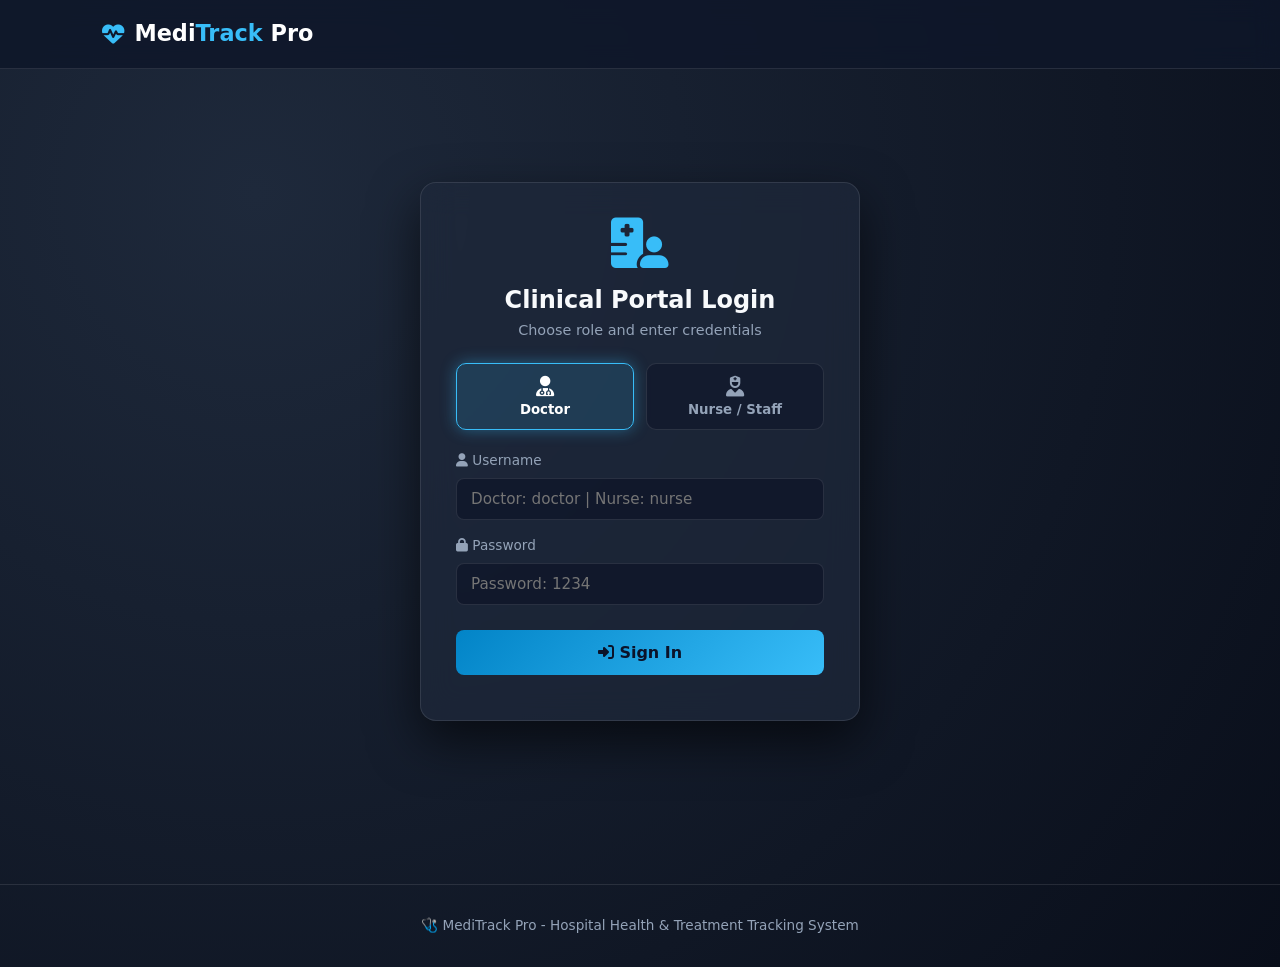
==== index.html @ 15948533 "Create index.html" ====
<!DOCTYPE html>
<html lang="en">
<head>
  <meta charset="UTF-8">
  <meta name="viewport" content="width=device-width, initial-scale=1.0">
  <title>MediTrack Pro - Clinical Health Portal</title>
  <link rel="stylesheet" href="https://cdnjs.cloudflare.com/ajax/libs/font-awesome/6.4.0/css/all.min.css">
  <style>
    :root {
      --bg: #090e1a;
      --card-bg: rgba(30, 41, 59, 0.7);
      --primary: #38bdf8;
      --primary-glow: rgba(56, 189, 248, 0.4);
      --nurse-accent: #ec4899;
      --text: #f8fafc;
      --muted: #94a3b8;
      --border: rgba(255, 255, 255, 0.1);
      --danger: #ef4444;
      --warning: #f59e0b;
      --success: #10b981;
    }

    * {
      box-sizing: border-box;
      margin: 0;
      padding: 0;
      font-family: 'Segoe UI', system-ui, sans-serif;
    }

    body {
      background: radial-gradient(circle at 20% 20%, #1e293b 0%, #090e1a 100%);
      color: var(--text);
      min-height: 100vh;
      line-height: 1.6;
      overflow-x: hidden;
    }

    /* Keyframe Animations */
    @keyframes pulseHeart {
      0% { transform: scale(1); filter: drop-shadow(0 0 2px var(--primary)); }
      50% { transform: scale(1.18); filter: drop-shadow(0 0 10px var(--primary)); }
      100% { transform: scale(1); filter: drop-shadow(0 0 2px var(--primary)); }
    }

    @keyframes slideUp {
      from { opacity: 0; transform: translateY(25px); }
      to { opacity: 1; transform: translateY(0); }
    }

    @keyframes floatCard {
      0%, 100% { transform: translateY(0px); }
      50% { transform: translateY(-6px); }
    }

    /* Header */
    header {
      display: flex;
      justify-content: space-between;
      align-items: center;
      padding: 16px 8%;
      background: rgba(15, 23, 42, 0.85);
      backdrop-filter: blur(12px);
      border-bottom: 1px solid var(--border);
      position: sticky;
      top: 0;
      z-index: 100;
    }

    .logo {
      font-size: 1.4rem;
      font-weight: bold;
      color: #fff;
      display: flex;
      align-items: center;
      gap: 10px;
    }

    .logo i {
      color: var(--primary);
      animation: pulseHeart 1.8s infinite ease-in-out;
    }

    .logo span {
      color: var(--primary);
    }

    .user-badge {
      display: inline-flex;
      align-items: center;
      gap: 8px;
      background: rgba(255, 255, 255, 0.08);
      padding: 6px 14px;
      border-radius: 20px;
      font-size: 0.85rem;
      color: var(--primary);
      border: 1px solid var(--border);
    }

    .btn-logout {
      background: rgba(239, 68, 68, 0.2);
      color: var(--danger);
      border: 1px solid var(--danger);
      padding: 6px 14px;
      border-radius: 6px;
      cursor: pointer;
      margin-left: 15px;
      font-weight: 600;
      transition: 0.3s;
    }

    .btn-logout:hover {
      background: var(--danger);
      color: #fff;
    }

    /* Login Portal */
    .login-wrapper {
      display: flex;
      justify-content: center;
      align-items: center;
      min-height: 85vh;
      padding: 20px;
      animation: slideUp 0.8s ease;
    }

    .login-card {
      background: var(--card-bg);
      backdrop-filter: blur(16px);
      border: 1px solid var(--border);
      padding: 35px;
      border-radius: 16px;
      width: 100%;
      max-width: 440px;
      box-shadow: 0 20px 50px rgba(0, 0, 0, 0.6);
      text-align: center;
    }

    .login-card .main-icon {
      font-size: 3.2rem;
      color: var(--primary);
      animation: pulseHeart 2s infinite ease-in-out;
      margin-bottom: 12px;
    }

    .role-selector {
      display: flex;
      gap: 12px;
      margin: 20px 0;
    }

    .role-btn {
      flex: 1;
      padding: 12px;
      border-radius: 10px;
      border: 1px solid var(--border);
      background: rgba(15, 23, 42, 0.6);
      color: var(--muted);
      cursor: pointer;
      font-weight: 600;
      display: flex;
      flex-direction: column;
      align-items: center;
      gap: 6px;
      transition: all 0.3s cubic-bezier(0.4, 0, 0.2, 1);
    }

    .role-btn i {
      font-size: 1.3rem;
    }

    .role-btn.active {
      border-color: var(--primary);
      background: rgba(56, 189, 248, 0.15);
      color: #fff;
      box-shadow: 0 0 15px var(--primary-glow);
    }

    .role-btn.nurse-btn.active {
      border-color: var(--nurse-accent);
      background: rgba(236, 72, 153, 0.15);
      box-shadow: 0 0 15px rgba(236, 72, 153, 0.4);
    }

    .form-group {
      margin-bottom: 15px;
      text-align: left;
    }

    label {
      display: block;
      font-size: 0.85rem;
      color: var(--muted);
      margin-bottom: 6px;
    }

    input, select, textarea {
      width: 100%;
      padding: 11px 14px;
      background: rgba(15, 23, 42, 0.8);
      border: 1px solid var(--border);
      color: #fff;
      border-radius: 8px;
      font-size: 0.95rem;
      transition: 0.3s;
    }

    input:focus, select:focus, textarea:focus {
      outline: none;
      border-color: var(--primary);
      box-shadow: 0 0 12px var(--primary-glow);
    }

    .btn-submit {
      width: 100%;
      padding: 13px;
      background: linear-gradient(135deg, #0284c7, #38bdf8);
      color: #0b1329;
      border: none;
      border-radius: 8px;
      font-weight: bold;
      font-size: 1rem;
      cursor: pointer;
      margin-top: 10px;
      transition: 0.3s;
    }

    .btn-submit:hover {
      transform: translateY(-2px);
      box-shadow: 0 8px 20px var(--primary-glow);
    }

    /* Dashboard & Cards */
    .container {
      max-width: 1150px;
      margin: 0 auto;
      padding: 25px 20px;
      animation: slideUp 0.6s ease;
    }

    .hero {
      text-align: center;
      padding: 30px 10px;
    }

    .hero h1 {
      font-size: 2.2rem;
    }

    .hero h1 span {
      background: linear-gradient(135deg, #38bdf8, #818cf8);
      -webkit-background-clip: text;
      -webkit-text-fill-color: transparent;
    }

    .stats-container {
      display: grid;
      grid-template-columns: repeat(auto-fit, minmax(200px, 1fr));
      gap: 15px;
      margin: 25px 0 35px;
    }

    .stat-card {
      background: var(--card-bg);
      backdrop-filter: blur(10px);
      border: 1px solid var(--border);
      border-left: 4px solid var(--primary);
      padding: 20px;
      border-radius: 12px;
      display: flex;
      align-items: center;
      gap: 15px;
      transition: transform 0.3s ease;
    }

    .stat-card:hover {
      transform: translateY(-5px);
    }

    .stat-card.yellow { border-left-color: var(--warning); }
    .stat-card.red { border-left-color: var(--danger); }
    .stat-card.green { border-left-color: var(--success); }

    .stat-icon {
      font-size: 2rem;
      color: var(--primary);
    }

    .stat-card.yellow .stat-icon { color: var(--warning); }
    .stat-card.red .stat-icon { color: var(--danger); }
    .stat-card.green .stat-icon { color: var(--success); }

    .grid-layout {
      display: grid;
      grid-template-columns: 380px 1fr;
      gap: 25px;
    }

    @media (max-width: 850px) {
      .grid-layout {
        grid-template-columns: 1fr;
      }
    }

    .card {
      background: var(--card-bg);
      backdrop-filter: blur(12px);
      border: 1px solid var(--border);
      border-radius: 14px;
      padding: 25px;
      box-shadow: 0 10px 30px rgba(0, 0, 0, 0.3);
    }

    .card h2 {
      font-size: 1.25rem;
      color: var(--primary);
      margin-bottom: 20px;
      display: flex;
      align-items: center;
      gap: 10px;
    }

    .patient-grid {
      display: flex;
      flex-direction: column;
      gap: 14px;
      max-height: 580px;
      overflow-y: auto;
      padding-right: 5px;
    }

    .patient-card {
      background: rgba(15, 23, 42, 0.8);
      border: 1px solid var(--border);
      border-left: 4px solid var(--primary);
      padding: 18px;
      border-radius: 10px;
      position: relative;
      animation: floatCard 4s ease-in-out infinite alternate;
      transition: 0.3s;
    }

    .patient-card:hover {
      border-color: rgba(255, 255, 255, 0.3);
      box-shadow: 0 6px 20px rgba(0,0,0,0.4);
    }

    .patient-card.status-critical { border-left-color: var(--danger); }
    .patient-card.status-recovered { border-left-color: var(--success); }
    .patient-card.status-ongoing { border-left-color: var(--warning); }

    .badge {
      font-size: 0.75rem;
      padding: 4px 10px;
      border-radius: 12px;
      font-weight: bold;
    }

    .badge.ongoing { background: rgba(245, 158, 11, 0.2); color: var(--warning); border: 1px solid var(--warning); }
    .badge.critical { background: rgba(239, 68, 68, 0.2); color: var(--danger); border: 1px solid var(--danger); }
    .badge.recovered { background: rgba(16, 185, 129, 0.2); color: var(--success); border: 1px solid var(--success); }

    .btn-remove {
      position: absolute;
      top: 15px;
      right: 15px;
      background: none;
      border: none;
      color: var(--danger);
      font-size: 1.1rem;
      cursor: pointer;
      transition: transform 0.2s;
    }

    .btn-remove:hover {
      transform: scale(1.2);
    }

    footer {
      text-align: center;
      padding: 30px;
      border-top: 1px solid var(--border);
      color: var(--muted);
      font-size: 0.85rem;
      margin-top: 50px;
    }
  </style>
</head>
<body>

  <!-- Top Header -->
  <header>
    <div class="logo">
      <i class="fa-solid fa-heart-pulse"></i>
      <div>Medi<span>Track</span> Pro</div>
    </div>
    <div id="navRight" style="display: none; align-items: center;">
      <div class="user-badge" id="currentUserBadge">
        <i class="fa-solid fa-user-shield"></i> <span id="currentRole">Doctor</span>
      </div>
      <button class="btn-logout" onclick="logout()"><i class="fa-solid fa-arrow-right-from-bracket"></i> Logout</button>
    </div>
  </header>

  <!-- Login Section -->
  <section id="loginSection" class="login-wrapper">
    <div class="login-card">
      <i class="fa-solid fa-hospital-user main-icon"></i>
      <h2>Clinical Portal Login</h2>
      <p style="color: var(--muted); font-size: 0.9rem;">Choose role and enter credentials</p>

      <!-- Role Selector -->
      <div class="role-selector">
        <button type="button" class="role-btn active" id="btnRoleDoctor" onclick="selectRole('Doctor')">
          <i class="fa-solid fa-user-doctor"></i> Doctor
        </button>
        <button type="button" class="role-btn nurse-btn" id="btnRoleNurse" onclick="selectRole('Nurse')">
          <i class="fa-solid fa-user-nurse"></i> Nurse / Staff
        </button>
      </div>

      <form onsubmit="handleLogin(event)">
        <div class="form-group">
          <label><i class="fa-solid fa-user"></i> Username</label>
          <input type="text" id="loginUser" required placeholder="Doctor: doctor | Nurse: nurse">
        </div>

        <div class="form-group">
          <label><i class="fa-solid fa-lock"></i> Password</label>
          <input type="password" id="loginPass" required placeholder="Password: 1234">
        </div>

        <button type="submit" class="btn-submit"><i class="fa-solid fa-right-to-bracket"></i> Sign In</button>
        <p id="loginError" style="color:var(--danger); font-size:0.85rem; margin-top:10px;"></p>
      </form>
    </div>
  </section>

  <!-- Main Tracking App -->
  <main id="mainApp" style="display: none;">
    <div class="container">
      <div class="hero">
        <h1>Patient Health &<br><span>Treatment Tracking Portal</span></h1>
        <p style="color: var(--muted); margin-top: 8px;">Real-time clinical observation, active prescriptions & follow-up scheduler</p>
      </div>

      <!-- Live Counters -->
      <div class="stats-container">
        <div class="stat-card">
          <i class="fa-solid fa-hospital-user stat-icon"></i>
          <div><h3 id="statTotal">0</h3><p style="color:var(--muted); font-size:0.85rem;">Total Records</p></div>
        </div>
        <div class="stat-card yellow">
          <i class="fa-solid fa-clock-rotate-left stat-icon"></i>
          <div><h3 id="statOngoing">0</h3><p style="color:var(--muted); font-size:0.85rem;">Under Treatment</p></div>
        </div>
        <div class="stat-card red">
          <i class="fa-solid fa-triangle-exclamation stat-icon"></i>
          <div><h3 id="statCritical">0</h3><p style="color:var(--muted); font-size:0.85rem;">Critical Priority</p></div>
        </div>
        <div class="stat-card green">
          <i class="fa-solid fa-circle-check stat-icon"></i>
          <div><h3 id="statRecovered">0</h3><p style="color:var(--muted); font-size:0.85rem;">Discharged / Recovered</p></div>
        </div>
      </div>

      <!-- Main Layout -->
      <div class="grid-layout">
        <!-- Add Record Card -->
        <div class="card">
          <h2><i class="fa-solid fa-notes-medical"></i> Add Patient Entry</h2>
          <form onsubmit="addPatient(event)">
            <div class="form-group">
              <label>Patient Full Name</label>
              <input type="text" id="pName" required placeholder="e.g. Ramesh Kumar">
            </div>

            <div style="display: flex; gap: 10px;">
              <div class="form-group" style="flex:1;">
                <label>Age</label>
                <input type="number" id="pAge" required placeholder="Years">
              </div>
              <div class="form-group" style="flex:1;">
                <label>Gender</label>
                <select id="pGender">
                  <option value="Male">Male</option>
                  <option value="Female">Female</option>
                  <option value="Other">Other</option>
                </select>
              </div>
            </div>

            <div class="form-group">
              <label>Health Issue / Symptoms</label>
              <input type="text" id="pDiagnosis" required placeholder="e.g. Chronic Asthma, Fever">
            </div>

            <div class="form-group">
              <label>Treatment / Prescriptions</label>
              <textarea id="pTreatment" required placeholder="Medications, IV doses, doctor orders..."></textarea>
            </div>

            <div class="form-group">
              <label>Current Status</label>
              <select id="pStatus">
                <option value="Ongoing">Under Treatment (Ongoing)</option>
                <option value="Critical">Critical Priority</option>
                <option value="Recovered">Recovered / Normal</option>
              </select>
            </div>

            <div class="form-group">
              <label>Next Follow-Up / Ward Round</label>
              <input type="date" id="pDate">
            </div>

            <button type="submit" class="btn-submit"><i class="fa-solid fa-plus-circle"></i> Save Patient Record</button>
          </form>
        </div>

        <!-- History Display Card -->
        <div class="card">
          <h2><i class="fa-solid fa-clipboard-list"></i> Clinical Records List</h2>
          <div class="form-group">
            <input type="text" id="searchBox" placeholder="🔍 Search patient name, symptoms, or status..." oninput="filterPatients()">
          </div>

          <div id="patientList" class="patient-grid"></div>
        </div>
      </div>
    </div>
  </main>

  <footer>
    <p>🩺 MediTrack Pro - Hospital Health & Treatment Tracking System</p>
  </footer>

  <script>
    let activeRole = 'Doctor';

    // Preset Default Data
    const initialRecords = [
      { id: 1, name: "Kavitha Raj", age: 42, gender: "Female", diagnosis: "Type 2 Diabetes", treatment: "Metformin 500mg, Diabetic Diet", status: "Ongoing", date: "2026-09-25" },
      { id: 2, name: "Murugan S", age: 58, gender: "Male", diagnosis: "Acute Hypertension", treatment: "Amlodipine 5mg, Hourly BP monitoring", status: "Critical", date: "2026-09-18" },
      { id: 3, name: "Aakash V", age: 24, gender: "Male", diagnosis: "Post-surgery Recovery", treatment: "Antibiotic regimen completed", status: "Recovered", date: "Discharged" }
    ];

    let patients = JSON.parse(localStorage.getItem('patient_records')) || initialRecords;

    function selectRole(role) {
      activeRole = role;
      document.getElementById('btnRoleDoctor').classList.toggle('active', role === 'Doctor');
      document.getElementById('btnRoleNurse').classList.toggle('active', role === 'Nurse');
      
      const userInput = document.getElementById('loginUser');
      userInput.placeholder = role === 'Doctor' ? 'Enter: doctor' : 'Enter: nurse';
    }

    function handleLogin(e) {
      e.preventDefault();
      const u = document.getElementById('loginUser').value.trim().toLowerCase();
      const p = document.getElementById('loginPass').value.trim();
      const err = document.getElementById('loginError');

      if ((activeRole === 'Doctor' && u === 'doctor' && p === '1234') ||
          (activeRole === 'Nurse' && u === 'nurse' && p === '1234')) {
        sessionStorage.setItem('meditrack_user', activeRole);
        err.innerText = '';
        renderDashboard();
      } else {
        err.innerText = `Incorrect credentials for ${activeRole}!`;
      }
    }

    function renderDashboard() {
      const role = sessionStorage.getItem('meditrack_user') || 'Doctor';
      document.getElementById('loginSection').style.display = 'none';
      document.getElementById('mainApp').style.display = 'block';
      document.getElementById('navRight').style.display = 'flex';
      
      document.getElementById('currentRole').innerText = role;
      const icon = role === 'Doctor' ? 'fa-user-doctor' : 'fa-user-nurse';
      document.getElementById('currentUserBadge').innerHTML = `<i class="fa-solid ${icon}"></i> <span>${role}</span>`;

      renderRecords();
    }

    function logout() {
      sessionStorage.removeItem('meditrack_user');
      document.getElementById('loginSection').style.display = 'flex';
      document.getElementById('mainApp').style.display = 'none';
      document.getElementById('navRight').style.display = 'none';
    }

    function addPatient(e) {
      e.preventDefault();
      const newEntry = {
        id: Date.now(),
        name: document.getElementById('pName').value.trim(),
        age: document.getElementById('pAge').value,
        gender: document.getElementById('pGender').value,
        diagnosis: document.getElementById('pDiagnosis').value.trim(),
        treatment: document.getElementById('pTreatment').value.trim(),
        status: document.getElementById('pStatus').value,
        date: document.getElementById('pDate').value || 'Not Scheduled'
      };

      patients.unshift(newEntry);
      localStorage.setItem('patient_records', JSON.stringify(patients));
      e.target.reset();
      renderRecords();
    }

    function removePatient(id) {
      const currentRole = sessionStorage.getItem('meditrack_user');
      if (currentRole !== 'Doctor') {
        alert('Permission Denied: Only Doctors can delete medical records!');
        return;
      }

      if (confirm('Delete this patient entry from system?')) {
        patients = patients.filter(p => p.id !== id);
        localStorage.setItem('patient_records', JSON.stringify(patients));
        renderRecords();
      }
    }

    function filterPatients() {
      const q = document.getElementById('searchBox').value.toLowerCase();
      const filtered = patients.filter(p => 
        p.name.toLowerCase().includes(q) || 
        p.diagnosis.toLowerCase().includes(q) ||
        p.status.toLowerCase().includes(q)
      );
      renderList(filtered);
    }

    function updateStats() {
      document.getElementById('statTotal').innerText = patients.length;
      document.getElementById('statOngoing').innerText = patients.filter(p => p.status === 'Ongoing').length;
      document.getElementById('statCritical').innerText = patients.filter(p => p.status === 'Critical').length;
      document.getElementById('statRecovered').innerText = patients.filter(p => p.status === 'Recovered').length;
    }

    function renderRecords() {
      updateStats();
      renderList(patients);
    }

    function renderList(records) {
      const list = document.getElementById('patientList');
      list.innerHTML = '';

      if (records.length === 0) {
        list.innerHTML = '<p style="text-align:center; color:var(--muted); padding:30px;">No patient files found.</p>';
        return;
      }

      const role = sessionStorage.getItem('meditrack_user');

      records.forEach(p => {
        let statusClass = 'ongoing';
        if (p.status === 'Critical') statusClass = 'critical';
        if (p.status === 'Recovered') statusClass = 'recovered';

        const card = document.createElement('div');
        card.className = `patient-card status-${statusClass}`;
        
        // Only show delete button for Doctor
        const deleteBtn = role === 'Doctor' 
          ? `<button class="btn-remove" onclick="removePatient(${p.id})"><i class="fa-solid fa-trash"></i></button>` 
          : '';

        card.innerHTML = `
          ${deleteBtn}
          <div style="display:flex; justify-content:space-between; align-items:center; margin-bottom:8px; padding-right:25px;">
            <h4 style="color:#fff; font-size:1.05rem;"><i class="fa-solid fa-user"></i> ${p.name} (${p.age}y, ${p.gender})</h4>
            <span class="badge ${statusClass}">${p.status}</span>
          </div>
          <div style="font-size:0.9rem; color:var(--muted); display:grid; gap:4px;">
            <div><strong style="color:#cbd5e1;">Diagnosis:</strong> ${p.diagnosis}</div>
            <div><strong style="color:#cbd5e1;">Prescription:</strong> ${p.treatment}</div>
            <div><strong style="color:#cbd5e1;">Next Round:</strong> ${p.date}</div>
          </div>
        `;
        list.appendChild(card);
      });
    }

    // Auto-login if session active
    if (sessionStorage.getItem('meditrack_user')) {
      renderDashboard();
    }
  </script>
</body>
</html>
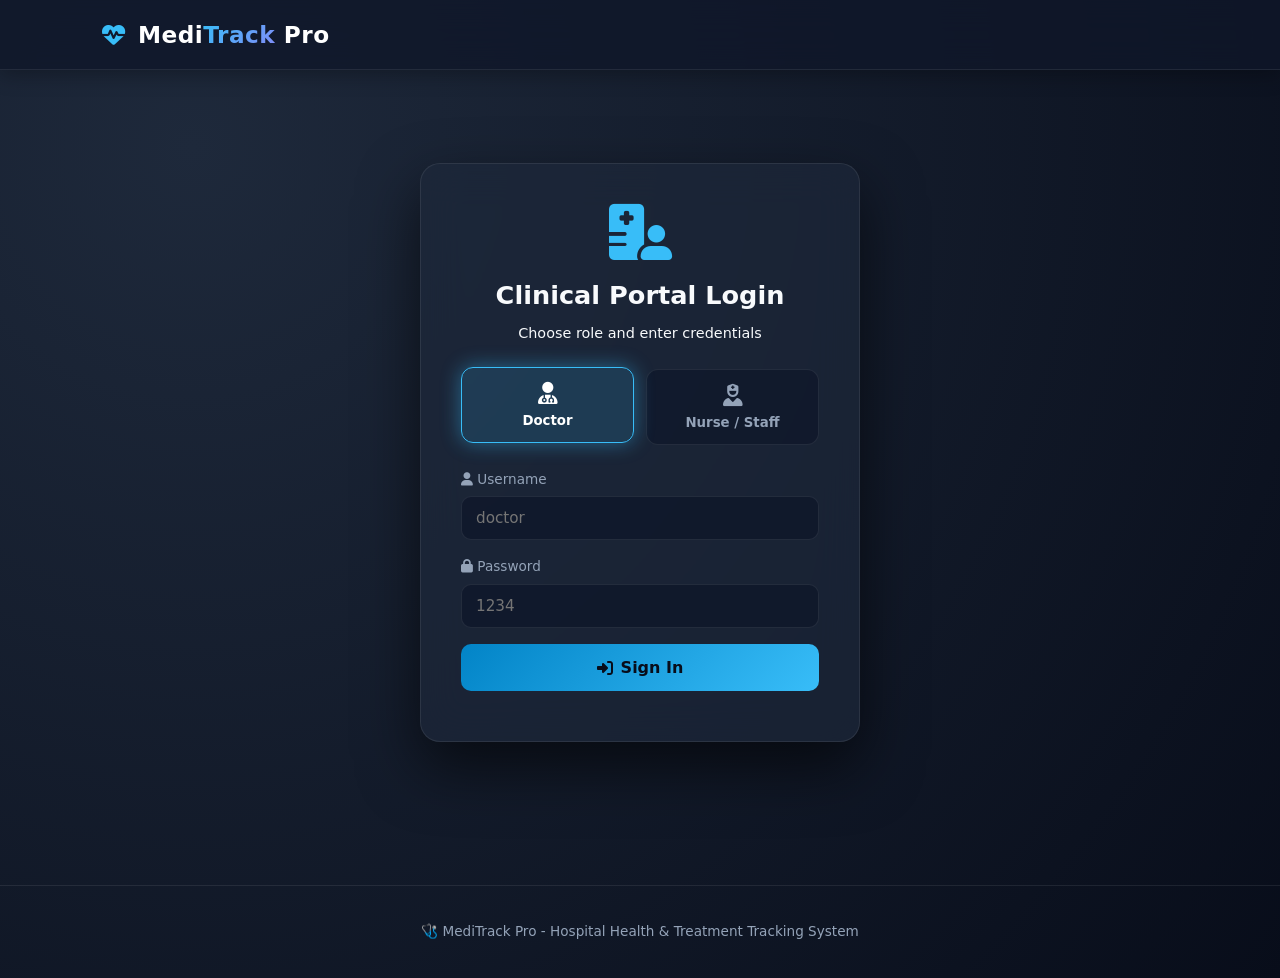
==== commit cd4296fa: "Create index.html" ====
--- a/index.html
+++ b/index.html
@@ -5,385 +5,7 @@
   <meta name="viewport" content="width=device-width, initial-scale=1.0">
   <title>MediTrack Pro - Clinical Health Portal</title>
   <link rel="stylesheet" href="https://cdnjs.cloudflare.com/ajax/libs/font-awesome/6.4.0/css/all.min.css">
-  <style>
-    :root {
-      --bg: #090e1a;
-      --card-bg: rgba(30, 41, 59, 0.7);
-      --primary: #38bdf8;
-      --primary-glow: rgba(56, 189, 248, 0.4);
-      --nurse-accent: #ec4899;
-      --text: #f8fafc;
-      --muted: #94a3b8;
-      --border: rgba(255, 255, 255, 0.1);
-      --danger: #ef4444;
-      --warning: #f59e0b;
-      --success: #10b981;
-    }
-
-    * {
-      box-sizing: border-box;
-      margin: 0;
-      padding: 0;
-      font-family: 'Segoe UI', system-ui, sans-serif;
-    }
-
-    body {
-      background: radial-gradient(circle at 20% 20%, #1e293b 0%, #090e1a 100%);
-      color: var(--text);
-      min-height: 100vh;
-      line-height: 1.6;
-      overflow-x: hidden;
-    }
-
-    /* Keyframe Animations */
-    @keyframes pulseHeart {
-      0% { transform: scale(1); filter: drop-shadow(0 0 2px var(--primary)); }
-      50% { transform: scale(1.18); filter: drop-shadow(0 0 10px var(--primary)); }
-      100% { transform: scale(1); filter: drop-shadow(0 0 2px var(--primary)); }
-    }
-
-    @keyframes slideUp {
-      from { opacity: 0; transform: translateY(25px); }
-      to { opacity: 1; transform: translateY(0); }
-    }
-
-    @keyframes floatCard {
-      0%, 100% { transform: translateY(0px); }
-      50% { transform: translateY(-6px); }
-    }
-
-    /* Header */
-    header {
-      display: flex;
-      justify-content: space-between;
-      align-items: center;
-      padding: 16px 8%;
-      background: rgba(15, 23, 42, 0.85);
-      backdrop-filter: blur(12px);
-      border-bottom: 1px solid var(--border);
-      position: sticky;
-      top: 0;
-      z-index: 100;
-    }
-
-    .logo {
-      font-size: 1.4rem;
-      font-weight: bold;
-      color: #fff;
-      display: flex;
-      align-items: center;
-      gap: 10px;
-    }
-
-    .logo i {
-      color: var(--primary);
-      animation: pulseHeart 1.8s infinite ease-in-out;
-    }
-
-    .logo span {
-      color: var(--primary);
-    }
-
-    .user-badge {
-      display: inline-flex;
-      align-items: center;
-      gap: 8px;
-      background: rgba(255, 255, 255, 0.08);
-      padding: 6px 14px;
-      border-radius: 20px;
-      font-size: 0.85rem;
-      color: var(--primary);
-      border: 1px solid var(--border);
-    }
-
-    .btn-logout {
-      background: rgba(239, 68, 68, 0.2);
-      color: var(--danger);
-      border: 1px solid var(--danger);
-      padding: 6px 14px;
-      border-radius: 6px;
-      cursor: pointer;
-      margin-left: 15px;
-      font-weight: 600;
-      transition: 0.3s;
-    }
-
-    .btn-logout:hover {
-      background: var(--danger);
-      color: #fff;
-    }
-
-    /* Login Portal */
-    .login-wrapper {
-      display: flex;
-      justify-content: center;
-      align-items: center;
-      min-height: 85vh;
-      padding: 20px;
-      animation: slideUp 0.8s ease;
-    }
-
-    .login-card {
-      background: var(--card-bg);
-      backdrop-filter: blur(16px);
-      border: 1px solid var(--border);
-      padding: 35px;
-      border-radius: 16px;
-      width: 100%;
-      max-width: 440px;
-      box-shadow: 0 20px 50px rgba(0, 0, 0, 0.6);
-      text-align: center;
-    }
-
-    .login-card .main-icon {
-      font-size: 3.2rem;
-      color: var(--primary);
-      animation: pulseHeart 2s infinite ease-in-out;
-      margin-bottom: 12px;
-    }
-
-    .role-selector {
-      display: flex;
-      gap: 12px;
-      margin: 20px 0;
-    }
-
-    .role-btn {
-      flex: 1;
-      padding: 12px;
-      border-radius: 10px;
-      border: 1px solid var(--border);
-      background: rgba(15, 23, 42, 0.6);
-      color: var(--muted);
-      cursor: pointer;
-      font-weight: 600;
-      display: flex;
-      flex-direction: column;
-      align-items: center;
-      gap: 6px;
-      transition: all 0.3s cubic-bezier(0.4, 0, 0.2, 1);
-    }
-
-    .role-btn i {
-      font-size: 1.3rem;
-    }
-
-    .role-btn.active {
-      border-color: var(--primary);
-      background: rgba(56, 189, 248, 0.15);
-      color: #fff;
-      box-shadow: 0 0 15px var(--primary-glow);
-    }
-
-    .role-btn.nurse-btn.active {
-      border-color: var(--nurse-accent);
-      background: rgba(236, 72, 153, 0.15);
-      box-shadow: 0 0 15px rgba(236, 72, 153, 0.4);
-    }
-
-    .form-group {
-      margin-bottom: 15px;
-      text-align: left;
-    }
-
-    label {
-      display: block;
-      font-size: 0.85rem;
-      color: var(--muted);
-      margin-bottom: 6px;
-    }
-
-    input, select, textarea {
-      width: 100%;
-      padding: 11px 14px;
-      background: rgba(15, 23, 42, 0.8);
-      border: 1px solid var(--border);
-      color: #fff;
-      border-radius: 8px;
-      font-size: 0.95rem;
-      transition: 0.3s;
-    }
-
-    input:focus, select:focus, textarea:focus {
-      outline: none;
-      border-color: var(--primary);
-      box-shadow: 0 0 12px var(--primary-glow);
-    }
-
-    .btn-submit {
-      width: 100%;
-      padding: 13px;
-      background: linear-gradient(135deg, #0284c7, #38bdf8);
-      color: #0b1329;
-      border: none;
-      border-radius: 8px;
-      font-weight: bold;
-      font-size: 1rem;
-      cursor: pointer;
-      margin-top: 10px;
-      transition: 0.3s;
-    }
-
-    .btn-submit:hover {
-      transform: translateY(-2px);
-      box-shadow: 0 8px 20px var(--primary-glow);
-    }
-
-    /* Dashboard & Cards */
-    .container {
-      max-width: 1150px;
-      margin: 0 auto;
-      padding: 25px 20px;
-      animation: slideUp 0.6s ease;
-    }
-
-    .hero {
-      text-align: center;
-      padding: 30px 10px;
-    }
-
-    .hero h1 {
-      font-size: 2.2rem;
-    }
-
-    .hero h1 span {
-      background: linear-gradient(135deg, #38bdf8, #818cf8);
-      -webkit-background-clip: text;
-      -webkit-text-fill-color: transparent;
-    }
-
-    .stats-container {
-      display: grid;
-      grid-template-columns: repeat(auto-fit, minmax(200px, 1fr));
-      gap: 15px;
-      margin: 25px 0 35px;
-    }
-
-    .stat-card {
-      background: var(--card-bg);
-      backdrop-filter: blur(10px);
-      border: 1px solid var(--border);
-      border-left: 4px solid var(--primary);
-      padding: 20px;
-      border-radius: 12px;
-      display: flex;
-      align-items: center;
-      gap: 15px;
-      transition: transform 0.3s ease;
-    }
-
-    .stat-card:hover {
-      transform: translateY(-5px);
-    }
-
-    .stat-card.yellow { border-left-color: var(--warning); }
-    .stat-card.red { border-left-color: var(--danger); }
-    .stat-card.green { border-left-color: var(--success); }
-
-    .stat-icon {
-      font-size: 2rem;
-      color: var(--primary);
-    }
-
-    .stat-card.yellow .stat-icon { color: var(--warning); }
-    .stat-card.red .stat-icon { color: var(--danger); }
-    .stat-card.green .stat-icon { color: var(--success); }
-
-    .grid-layout {
-      display: grid;
-      grid-template-columns: 380px 1fr;
-      gap: 25px;
-    }
-
-    @media (max-width: 850px) {
-      .grid-layout {
-        grid-template-columns: 1fr;
-      }
-    }
-
-    .card {
-      background: var(--card-bg);
-      backdrop-filter: blur(12px);
-      border: 1px solid var(--border);
-      border-radius: 14px;
-      padding: 25px;
-      box-shadow: 0 10px 30px rgba(0, 0, 0, 0.3);
-    }
-
-    .card h2 {
-      font-size: 1.25rem;
-      color: var(--primary);
-      margin-bottom: 20px;
-      display: flex;
-      align-items: center;
-      gap: 10px;
-    }
-
-    .patient-grid {
-      display: flex;
-      flex-direction: column;
-      gap: 14px;
-      max-height: 580px;
-      overflow-y: auto;
-      padding-right: 5px;
-    }
-
-    .patient-card {
-      background: rgba(15, 23, 42, 0.8);
-      border: 1px solid var(--border);
-      border-left: 4px solid var(--primary);
-      padding: 18px;
-      border-radius: 10px;
-      position: relative;
-      animation: floatCard 4s ease-in-out infinite alternate;
-      transition: 0.3s;
-    }
-
-    .patient-card:hover {
-      border-color: rgba(255, 255, 255, 0.3);
-      box-shadow: 0 6px 20px rgba(0,0,0,0.4);
-    }
-
-    .patient-card.status-critical { border-left-color: var(--danger); }
-    .patient-card.status-recovered { border-left-color: var(--success); }
-    .patient-card.status-ongoing { border-left-color: var(--warning); }
-
-    .badge {
-      font-size: 0.75rem;
-      padding: 4px 10px;
-      border-radius: 12px;
-      font-weight: bold;
-    }
-
-    .badge.ongoing { background: rgba(245, 158, 11, 0.2); color: var(--warning); border: 1px solid var(--warning); }
-    .badge.critical { background: rgba(239, 68, 68, 0.2); color: var(--danger); border: 1px solid var(--danger); }
-    .badge.recovered { background: rgba(16, 185, 129, 0.2); color: var(--success); border: 1px solid var(--success); }
-
-    .btn-remove {
-      position: absolute;
-      top: 15px;
-      right: 15px;
-      background: none;
-      border: none;
-      color: var(--danger);
-      font-size: 1.1rem;
-      cursor: pointer;
-      transition: transform 0.2s;
-    }
-
-    .btn-remove:hover {
-      transform: scale(1.2);
-    }
-
-    footer {
-      text-align: center;
-      padding: 30px;
-      border-top: 1px solid var(--border);
-      color: var(--muted);
-      font-size: 0.85rem;
-      margin-top: 50px;
-    }
-  </style>
+  <link rel="stylesheet" href="style.css?v=3.0">
 </head>
 <body>
 
@@ -408,7 +30,6 @@
       <h2>Clinical Portal Login</h2>
       <p style="color: var(--muted); font-size: 0.9rem;">Choose role and enter credentials</p>
 
-      <!-- Role Selector -->
       <div class="role-selector">
         <button type="button" class="role-btn active" id="btnRoleDoctor" onclick="selectRole('Doctor')">
           <i class="fa-solid fa-user-doctor"></i> Doctor
@@ -421,12 +42,12 @@
       <form onsubmit="handleLogin(event)">
         <div class="form-group">
           <label><i class="fa-solid fa-user"></i> Username</label>
-          <input type="text" id="loginUser" required placeholder="Doctor: doctor | Nurse: nurse">
+          <input type="text" id="loginUser" required placeholder="doctor">
         </div>
 
         <div class="form-group">
           <label><i class="fa-solid fa-lock"></i> Password</label>
-          <input type="password" id="loginPass" required placeholder="Password: 1234">
+          <input type="password" id="loginPass" required placeholder="1234">
         </div>
 
         <button type="submit" class="btn-submit"><i class="fa-solid fa-right-to-bracket"></i> Sign In</button>
@@ -440,7 +61,7 @@
     <div class="container">
       <div class="hero">
         <h1>Patient Health &<br><span>Treatment Tracking Portal</span></h1>
-        <p style="color: var(--muted); margin-top: 8px;">Real-time clinical observation, active prescriptions & follow-up scheduler</p>
+        <p style="color: var(--muted); margin-top: 8px;">Real-time clinical observation, prescriptions, bed allocation & follow-up scheduler</p>
       </div>
 
       <!-- Live Counters -->
@@ -450,16 +71,16 @@
           <div><h3 id="statTotal">0</h3><p style="color:var(--muted); font-size:0.85rem;">Total Records</p></div>
         </div>
         <div class="stat-card yellow">
-          <i class="fa-solid fa-clock-rotate-left stat-icon"></i>
-          <div><h3 id="statOngoing">0</h3><p style="color:var(--muted); font-size:0.85rem;">Under Treatment</p></div>
+          <i class="fa-solid fa-bed stat-icon"></i>
+          <div><h3 id="statOngoing">0</h3><p style="color:var(--muted); font-size:0.85rem;">Admitted / Active</p></div>
         </div>
         <div class="stat-card red">
           <i class="fa-solid fa-triangle-exclamation stat-icon"></i>
           <div><h3 id="statCritical">0</h3><p style="color:var(--muted); font-size:0.85rem;">Critical Priority</p></div>
         </div>
         <div class="stat-card green">
-          <i class="fa-solid fa-circle-check stat-icon"></i>
-          <div><h3 id="statRecovered">0</h3><p style="color:var(--muted); font-size:0.85rem;">Discharged / Recovered</p></div>
+          <i class="fa-solid fa-house-medical-circle-check stat-icon"></i>
+          <div><h3 id="statRecovered">0</h3><p style="color:var(--muted); font-size:0.85rem;">Discharged</p></div>
         </div>
       </div>
 
@@ -470,17 +91,17 @@
           <h2><i class="fa-solid fa-notes-medical"></i> Add Patient Entry</h2>
           <form onsubmit="addPatient(event)">
             <div class="form-group">
-              <label>Patient Full Name</label>
+              <label>Patient Full Name *</label>
               <input type="text" id="pName" required placeholder="e.g. Ramesh Kumar">
             </div>
 
-            <div style="display: flex; gap: 10px;">
-              <div class="form-group" style="flex:1;">
-                <label>Age</label>
+            <div class="form-row">
+              <div class="form-group">
+                <label>Age *</label>
                 <input type="number" id="pAge" required placeholder="Years">
               </div>
-              <div class="form-group" style="flex:1;">
-                <label>Gender</label>
+              <div class="form-group">
+                <label>Gender *</label>
                 <select id="pGender">
                   <option value="Male">Male</option>
                   <option value="Female">Female</option>
@@ -489,13 +110,40 @@
               </div>
             </div>
 
+            <!-- New: Blood Group & Phone -->
+            <div class="form-row">
+              <div class="form-group">
+                <label>Blood Group</label>
+                <select id="pBlood">
+                  <option value="O+">O+</option>
+                  <option value="O-">O-</option>
+                  <option value="A+">A+</option>
+                  <option value="A-">A-</option>
+                  <option value="B+">B+</option>
+                  <option value="B-">B-</option>
+                  <option value="AB+">AB+</option>
+                  <option value="AB-">AB-</option>
+                </select>
+              </div>
+              <div class="form-group">
+                <label>Contact Number *</label>
+                <input type="tel" id="pPhone" required placeholder="e.g. 9876543210">
+              </div>
+            </div>
+
+            <!-- New: Ward / Bed Number -->
             <div class="form-group">
-              <label>Health Issue / Symptoms</label>
+              <label>Ward / Bed Number</label>
+              <input type="text" id="pBed" placeholder="e.g. General Ward - Bed 14 / ICU-02">
+            </div>
+
+            <div class="form-group">
+              <label>Diagnosis / Health Issue *</label>
               <input type="text" id="pDiagnosis" required placeholder="e.g. Chronic Asthma, Fever">
             </div>
 
             <div class="form-group">
-              <label>Treatment / Prescriptions</label>
+              <label>Prescribed Treatment & Medicines *</label>
               <textarea id="pTreatment" required placeholder="Medications, IV doses, doctor orders..."></textarea>
             </div>
 
@@ -509,7 +157,7 @@
             </div>
 
             <div class="form-group">
-              <label>Next Follow-Up / Ward Round</label>
+              <label>Next Follow-Up / Round Date</label>
               <input type="date" id="pDate">
             </div>
 
@@ -521,7 +169,7 @@
         <div class="card">
           <h2><i class="fa-solid fa-clipboard-list"></i> Clinical Records List</h2>
           <div class="form-group">
-            <input type="text" id="searchBox" placeholder="🔍 Search patient name, symptoms, or status..." oninput="filterPatients()">
+            <input type="text" id="searchBox" placeholder="🔍 Search by name, phone, ward or diagnosis..." oninput="filterPatients()">
           </div>
 
           <div id="patientList" class="patient-grid"></div>
@@ -534,162 +182,6 @@
     <p>🩺 MediTrack Pro - Hospital Health & Treatment Tracking System</p>
   </footer>
 
-  <script>
-    let activeRole = 'Doctor';
-
-    // Preset Default Data
-    const initialRecords = [
-      { id: 1, name: "Kavitha Raj", age: 42, gender: "Female", diagnosis: "Type 2 Diabetes", treatment: "Metformin 500mg, Diabetic Diet", status: "Ongoing", date: "2026-09-25" },
-      { id: 2, name: "Murugan S", age: 58, gender: "Male", diagnosis: "Acute Hypertension", treatment: "Amlodipine 5mg, Hourly BP monitoring", status: "Critical", date: "2026-09-18" },
-      { id: 3, name: "Aakash V", age: 24, gender: "Male", diagnosis: "Post-surgery Recovery", treatment: "Antibiotic regimen completed", status: "Recovered", date: "Discharged" }
-    ];
-
-    let patients = JSON.parse(localStorage.getItem('patient_records')) || initialRecords;
-
-    function selectRole(role) {
-      activeRole = role;
-      document.getElementById('btnRoleDoctor').classList.toggle('active', role === 'Doctor');
-      document.getElementById('btnRoleNurse').classList.toggle('active', role === 'Nurse');
-      
-      const userInput = document.getElementById('loginUser');
-      userInput.placeholder = role === 'Doctor' ? 'Enter: doctor' : 'Enter: nurse';
-    }
-
-    function handleLogin(e) {
-      e.preventDefault();
-      const u = document.getElementById('loginUser').value.trim().toLowerCase();
-      const p = document.getElementById('loginPass').value.trim();
-      const err = document.getElementById('loginError');
-
-      if ((activeRole === 'Doctor' && u === 'doctor' && p === '1234') ||
-          (activeRole === 'Nurse' && u === 'nurse' && p === '1234')) {
-        sessionStorage.setItem('meditrack_user', activeRole);
-        err.innerText = '';
-        renderDashboard();
-      } else {
-        err.innerText = `Incorrect credentials for ${activeRole}!`;
-      }
-    }
-
-    function renderDashboard() {
-      const role = sessionStorage.getItem('meditrack_user') || 'Doctor';
-      document.getElementById('loginSection').style.display = 'none';
-      document.getElementById('mainApp').style.display = 'block';
-      document.getElementById('navRight').style.display = 'flex';
-      
-      document.getElementById('currentRole').innerText = role;
-      const icon = role === 'Doctor' ? 'fa-user-doctor' : 'fa-user-nurse';
-      document.getElementById('currentUserBadge').innerHTML = `<i class="fa-solid ${icon}"></i> <span>${role}</span>`;
-
-      renderRecords();
-    }
-
-    function logout() {
-      sessionStorage.removeItem('meditrack_user');
-      document.getElementById('loginSection').style.display = 'flex';
-      document.getElementById('mainApp').style.display = 'none';
-      document.getElementById('navRight').style.display = 'none';
-    }
-
-    function addPatient(e) {
-      e.preventDefault();
-      const newEntry = {
-        id: Date.now(),
-        name: document.getElementById('pName').value.trim(),
-        age: document.getElementById('pAge').value,
-        gender: document.getElementById('pGender').value,
-        diagnosis: document.getElementById('pDiagnosis').value.trim(),
-        treatment: document.getElementById('pTreatment').value.trim(),
-        status: document.getElementById('pStatus').value,
-        date: document.getElementById('pDate').value || 'Not Scheduled'
-      };
-
-      patients.unshift(newEntry);
-      localStorage.setItem('patient_records', JSON.stringify(patients));
-      e.target.reset();
-      renderRecords();
-    }
-
-    function removePatient(id) {
-      const currentRole = sessionStorage.getItem('meditrack_user');
-      if (currentRole !== 'Doctor') {
-        alert('Permission Denied: Only Doctors can delete medical records!');
-        return;
-      }
-
-      if (confirm('Delete this patient entry from system?')) {
-        patients = patients.filter(p => p.id !== id);
-        localStorage.setItem('patient_records', JSON.stringify(patients));
-        renderRecords();
-      }
-    }
-
-    function filterPatients() {
-      const q = document.getElementById('searchBox').value.toLowerCase();
-      const filtered = patients.filter(p => 
-        p.name.toLowerCase().includes(q) || 
-        p.diagnosis.toLowerCase().includes(q) ||
-        p.status.toLowerCase().includes(q)
-      );
-      renderList(filtered);
-    }
-
-    function updateStats() {
-      document.getElementById('statTotal').innerText = patients.length;
-      document.getElementById('statOngoing').innerText = patients.filter(p => p.status === 'Ongoing').length;
-      document.getElementById('statCritical').innerText = patients.filter(p => p.status === 'Critical').length;
-      document.getElementById('statRecovered').innerText = patients.filter(p => p.status === 'Recovered').length;
-    }
-
-    function renderRecords() {
-      updateStats();
-      renderList(patients);
-    }
-
-    function renderList(records) {
-      const list = document.getElementById('patientList');
-      list.innerHTML = '';
-
-      if (records.length === 0) {
-        list.innerHTML = '<p style="text-align:center; color:var(--muted); padding:30px;">No patient files found.</p>';
-        return;
-      }
-
-      const role = sessionStorage.getItem('meditrack_user');
-
-      records.forEach(p => {
-        let statusClass = 'ongoing';
-        if (p.status === 'Critical') statusClass = 'critical';
-        if (p.status === 'Recovered') statusClass = 'recovered';
-
-        const card = document.createElement('div');
-        card.className = `patient-card status-${statusClass}`;
-        
-        // Only show delete button for Doctor
-        const deleteBtn = role === 'Doctor' 
-          ? `<button class="btn-remove" onclick="removePatient(${p.id})"><i class="fa-solid fa-trash"></i></button>` 
-          : '';
-
-        card.innerHTML = `
-          ${deleteBtn}
-          <div style="display:flex; justify-content:space-between; align-items:center; margin-bottom:8px; padding-right:25px;">
-            <h4 style="color:#fff; font-size:1.05rem;"><i class="fa-solid fa-user"></i> ${p.name} (${p.age}y, ${p.gender})</h4>
-            <span class="badge ${statusClass}">${p.status}</span>
-          </div>
-          <div style="font-size:0.9rem; color:var(--muted); display:grid; gap:4px;">
-            <div><strong style="color:#cbd5e1;">Diagnosis:</strong> ${p.diagnosis}</div>
-            <div><strong style="color:#cbd5e1;">Prescription:</strong> ${p.treatment}</div>
-            <div><strong style="color:#cbd5e1;">Next Round:</strong> ${p.date}</div>
-          </div>
-        `;
-        list.appendChild(card);
-      });
-    }
-
-    // Auto-login if session active
-    if (sessionStorage.getItem('meditrack_user')) {
-      renderDashboard();
-    }
-  </script>
+  <script src="script.js?v=3.0"></script>
 </body>
 </html>
--- a/style.css
+++ b/style.css
@@ -0,0 +1,471 @@
+/* =========================================================
+   MediTrack Pro - Ultra Modern Medical Dashboard Styles
+   ========================================================= */
+
+:root {
+  --bg-gradient: radial-gradient(circle at 15% 15%, #1e293b 0%, #080d1a 100%);
+  --glass-bg: rgba(30, 41, 59, 0.65);
+  --glass-border: rgba(255, 255, 255, 0.08);
+  --glass-hover: rgba(255, 255, 255, 0.15);
+  
+  --primary: #38bdf8;
+  --primary-glow: rgba(56, 189, 248, 0.45);
+  --nurse-accent: #ec4899;
+  --nurse-glow: rgba(236, 72, 153, 0.45);
+  
+  --text-main: #f8fafc;
+  --text-muted: #94a3b8;
+  
+  --danger: #ef4444;
+  --warning: #f59e0b;
+  --success: #10b981;
+}
+
+* {
+  box-sizing: border-box;
+  margin: 0;
+  padding: 0;
+  font-family: 'Segoe UI', system-ui, -apple-system, sans-serif;
+}
+
+body {
+  background: var(--bg-gradient);
+  color: var(--text-main);
+  min-height: 100vh;
+  line-height: 1.6;
+  overflow-x: hidden;
+}
+
+/* --- Smooth Glowing Animations --- */
+@keyframes heartPulse {
+  0% {
+    transform: scale(1);
+    filter: drop-shadow(0 0 2px var(--primary));
+  }
+  50% {
+    transform: scale(1.2);
+    filter: drop-shadow(0 0 12px var(--primary));
+  }
+  100% {
+    transform: scale(1);
+    filter: drop-shadow(0 0 2px var(--primary));
+  }
+}
+
+@keyframes floatElement {
+  0%, 100% { transform: translateY(0px); }
+  50% { transform: translateY(-8px); }
+}
+
+@keyframes fadeInScale {
+  from {
+    opacity: 0;
+    transform: scale(0.96) translateY(20px);
+  }
+  to {
+    opacity: 1;
+    transform: scale(1) translateY(0);
+  }
+}
+
+/* --- Top Navigation Header --- */
+header {
+  display: flex;
+  justify-content: space-between;
+  align-items: center;
+  padding: 16px 8%;
+  background: rgba(15, 23, 42, 0.8);
+  backdrop-filter: blur(16px);
+  -webkit-backdrop-filter: blur(16px);
+  border-bottom: 1px solid var(--glass-border);
+  position: sticky;
+  top: 0;
+  z-index: 100;
+  box-shadow: 0 4px 20px rgba(0, 0, 0, 0.3);
+}
+
+.logo {
+  font-size: 1.45rem;
+  font-weight: 800;
+  letter-spacing: 0.5px;
+  color: #fff;
+  display: flex;
+  align-items: center;
+  gap: 12px;
+}
+
+.logo i {
+  color: var(--primary);
+  animation: heartPulse 2s infinite ease-in-out;
+}
+
+.logo span {
+  background: linear-gradient(135deg, var(--primary), #818cf8);
+  -webkit-background-clip: text;
+  -webkit-text-fill-color: transparent;
+}
+
+.user-badge {
+  display: inline-flex;
+  align-items: center;
+  gap: 8px;
+  background: rgba(56, 189, 248, 0.1);
+  padding: 7px 16px;
+  border-radius: 30px;
+  font-size: 0.85rem;
+  font-weight: 600;
+  color: var(--primary);
+  border: 1px solid rgba(56, 189, 248, 0.3);
+}
+
+.btn-logout {
+  background: rgba(239, 68, 68, 0.15);
+  color: var(--danger);
+  border: 1px solid rgba(239, 68, 68, 0.4);
+  padding: 8px 18px;
+  border-radius: 8px;
+  cursor: pointer;
+  margin-left: 15px;
+  font-weight: 600;
+  transition: all 0.3s ease;
+}
+
+.btn-logout:hover {
+  background: var(--danger);
+  color: #fff;
+  box-shadow: 0 0 15px rgba(239, 68, 68, 0.5);
+  transform: translateY(-2px);
+}
+
+/* --- Login Modal Screen --- */
+.login-wrapper {
+  display: flex;
+  justify-content: center;
+  align-items: center;
+  min-height: 85vh;
+  padding: 20px;
+  animation: fadeInScale 0.7s cubic-bezier(0.16, 1, 0.3, 1);
+}
+
+.login-card {
+  background: var(--glass-bg);
+  backdrop-filter: blur(20px);
+  -webkit-backdrop-filter: blur(20px);
+  border: 1px solid var(--glass-border);
+  padding: 40px;
+  border-radius: 20px;
+  width: 100%;
+  max-width: 440px;
+  box-shadow: 0 25px 60px rgba(0, 0, 0, 0.6);
+  text-align: center;
+}
+
+.login-card .main-icon {
+  font-size: 3.5rem;
+  color: var(--primary);
+  animation: heartPulse 2.2s infinite ease-in-out;
+  margin-bottom: 15px;
+}
+
+.login-card h2 {
+  font-size: 1.6rem;
+  margin-bottom: 6px;
+}
+
+/* --- Role Toggle Buttons (Doctor / Nurse) --- */
+.role-selector {
+  display: flex;
+  gap: 12px;
+  margin: 24px 0;
+}
+
+.role-btn {
+  flex: 1;
+  padding: 14px;
+  border-radius: 12px;
+  border: 1px solid var(--glass-border);
+  background: rgba(15, 23, 42, 0.7);
+  color: var(--text-muted);
+  cursor: pointer;
+  font-weight: 600;
+  display: flex;
+  flex-direction: column;
+  align-items: center;
+  gap: 8px;
+  transition: all 0.3s cubic-bezier(0.4, 0, 0.2, 1);
+}
+
+.role-btn i {
+  font-size: 1.4rem;
+}
+
+.role-btn:hover {
+  background: rgba(255, 255, 255, 0.05);
+}
+
+.role-btn.active {
+  border-color: var(--primary);
+  background: rgba(56, 189, 248, 0.15);
+  color: #fff;
+  box-shadow: 0 0 20px var(--primary-glow);
+  transform: translateY(-2px);
+}
+
+.role-btn.nurse-btn.active {
+  border-color: var(--nurse-accent);
+  background: rgba(236, 72, 153, 0.15);
+  color: #fff;
+  box-shadow: 0 0 20px var(--nurse-glow);
+  transform: translateY(-2px);
+}
+
+/* --- Dashboard Section --- */
+.container {
+  max-width: 1180px;
+  margin: 0 auto;
+  padding: 30px 20px;
+  animation: fadeInScale 0.6s ease;
+}
+
+.hero {
+  text-align: center;
+  padding: 20px 10px 30px;
+}
+
+.hero h1 {
+  font-size: 2.3rem;
+  font-weight: 800;
+  letter-spacing: -0.5px;
+}
+
+.hero h1 span {
+  background: linear-gradient(135deg, #38bdf8, #818cf8);
+  -webkit-background-clip: text;
+  -webkit-text-fill-color: transparent;
+}
+
+/* --- Interactive Live Stats Counter Cards --- */
+.stats-container {
+  display: grid;
+  grid-template-columns: repeat(auto-fit, minmax(220px, 1fr));
+  gap: 18px;
+  margin-bottom: 35px;
+}
+
+.stat-card {
+  background: var(--glass-bg);
+  backdrop-filter: blur(16px);
+  border: 1px solid var(--glass-border);
+  border-left: 4px solid var(--primary);
+  padding: 22px;
+  border-radius: 14px;
+  display: flex;
+  align-items: center;
+  gap: 18px;
+  transition: all 0.3s ease;
+}
+
+.stat-card:hover {
+  transform: translateY(-6px);
+  border-color: var(--glass-hover);
+  box-shadow: 0 12px 30px rgba(0, 0, 0, 0.4);
+}
+
+.stat-card.yellow { border-left-color: var(--warning); }
+.stat-card.red { border-left-color: var(--danger); }
+.stat-card.green { border-left-color: var(--success); }
+
+.stat-icon {
+  font-size: 2.2rem;
+  color: var(--primary);
+}
+
+.stat-card.yellow .stat-icon { color: var(--warning); }
+.stat-card.red .stat-icon { color: var(--danger); }
+.stat-card.green .stat-icon { color: var(--success); }
+
+.stat-card h3 {
+  font-size: 1.7rem;
+  font-weight: 700;
+}
+
+/* --- Split Grid Layout (Form & Records) --- */
+.grid-layout {
+  display: grid;
+  grid-template-columns: 400px 1fr;
+  gap: 30px;
+}
+
+@media (max-width: 920px) {
+  .grid-layout {
+    grid-template-columns: 1fr;
+  }
+}
+
+.card {
+  background: var(--glass-bg);
+  backdrop-filter: blur(16px);
+  border: 1px solid var(--glass-border);
+  border-radius: 16px;
+  padding: 28px;
+  box-shadow: 0 15px 35px rgba(0, 0, 0, 0.35);
+}
+
+.card h2 {
+  font-size: 1.3rem;
+  color: var(--primary);
+  margin-bottom: 22px;
+  display: flex;
+  align-items: center;
+  gap: 10px;
+}
+
+/* --- Form Fields with Focused Glow --- */
+.form-group {
+  margin-bottom: 16px;
+  text-align: left;
+}
+
+label {
+  display: block;
+  font-size: 0.85rem;
+  font-weight: 500;
+  color: var(--text-muted);
+  margin-bottom: 6px;
+}
+
+input, select, textarea {
+  width: 100%;
+  padding: 12px 14px;
+  background: rgba(15, 23, 42, 0.75);
+  border: 1px solid var(--glass-border);
+  color: #fff;
+  border-radius: 10px;
+  font-size: 0.95rem;
+  transition: all 0.3s ease;
+}
+
+input:focus, select:focus, textarea:focus {
+  outline: none;
+  border-color: var(--primary);
+  box-shadow: 0 0 14px var(--primary-glow);
+  background: rgba(15, 23, 42, 0.95);
+}
+
+textarea {
+  min-height: 80px;
+  resize: vertical;
+}
+
+.btn-submit {
+  width: 100%;
+  padding: 14px;
+  background: linear-gradient(135deg, #0284c7, #38bdf8);
+  color: #080d1a;
+  border: none;
+  border-radius: 10px;
+  font-weight: 700;
+  font-size: 1rem;
+  cursor: pointer;
+  margin-top: 10px;
+  display: flex;
+  justify-content: center;
+  align-items: center;
+  gap: 8px;
+  transition: all 0.3s ease;
+}
+
+.btn-submit:hover {
+  transform: translateY(-2px);
+  box-shadow: 0 8px 25px var(--primary-glow);
+}
+
+/* --- Patient Records Floating Cards --- */
+.patient-grid {
+  display: flex;
+  flex-direction: column;
+  gap: 15px;
+  max-height: 600px;
+  overflow-y: auto;
+  padding-right: 6px;
+}
+
+/* Custom Scrollbar */
+.patient-grid::-webkit-scrollbar {
+  width: 6px;
+}
+.patient-grid::-webkit-scrollbar-thumb {
+  background: rgba(255, 255, 255, 0.15);
+  border-radius: 6px;
+}
+
+.patient-card {
+  background: rgba(15, 23, 42, 0.7);
+  border: 1px solid var(--glass-border);
+  border-left: 4px solid var(--primary);
+  padding: 18px;
+  border-radius: 12px;
+  position: relative;
+  transition: all 0.3s cubic-bezier(0.4, 0, 0.2, 1);
+}
+
+.patient-card:hover {
+  border-color: var(--glass-hover);
+  transform: translateX(4px);
+  box-shadow: 0 8px 25px rgba(0, 0, 0, 0.4);
+}
+
+.patient-card.status-critical { border-left-color: var(--danger); }
+.patient-card.status-recovered { border-left-color: var(--success); }
+.patient-card.status-ongoing { border-left-color: var(--warning); }
+
+.badge {
+  font-size: 0.75rem;
+  padding: 4px 10px;
+  border-radius: 20px;
+  font-weight: 700;
+  letter-spacing: 0.3px;
+}
+
+.badge.ongoing { 
+  background: rgba(245, 158, 11, 0.15); 
+  color: var(--warning); 
+  border: 1px solid var(--warning); 
+}
+
+.badge.critical { 
+  background: rgba(239, 68, 68, 0.15); 
+  color: var(--danger); 
+  border: 1px solid var(--danger); 
+}
+
+.badge.recovered { 
+  background: rgba(16, 185, 129, 0.15); 
+  color: var(--success); 
+  border: 1px solid var(--success); 
+}
+
+.btn-remove {
+  position: absolute;
+  top: 16px;
+  right: 16px;
+  background: none;
+  border: none;
+  color: var(--danger);
+  font-size: 1.1rem;
+  cursor: pointer;
+  transition: transform 0.2s ease;
+}
+
+.btn-remove:hover {
+  transform: scale(1.25);
+}
+
+footer {
+  text-align: center;
+  padding: 35px 20px;
+  border-top: 1px solid var(--glass-border);
+  color: var(--text-muted);
+  font-size: 0.85rem;
+  margin-top: 50px;
+}
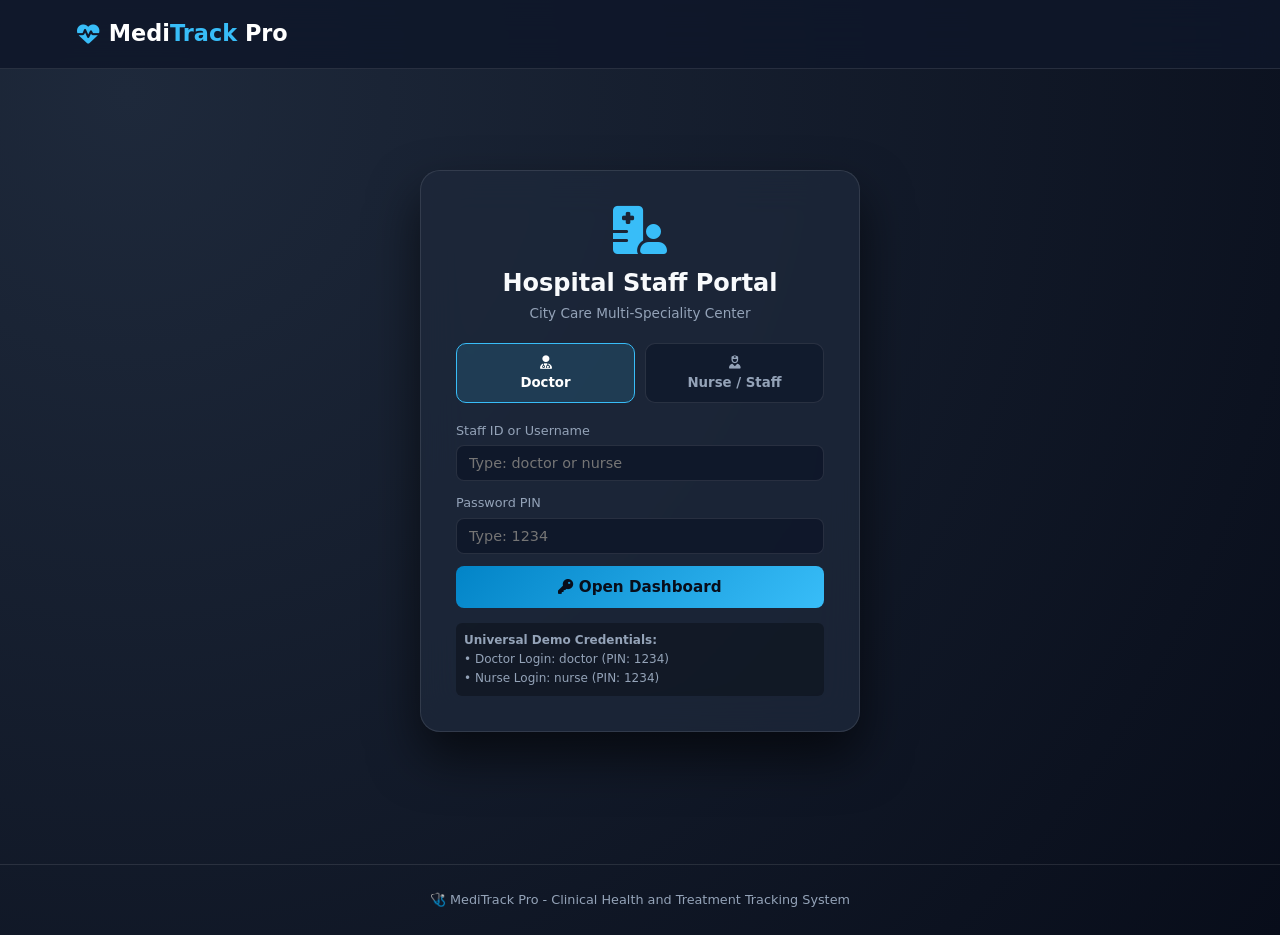
==== commit 13c8c990: "Create index.html" ====
--- a/index.html
+++ b/index.html
@@ -3,106 +3,253 @@
 <head>
   <meta charset="UTF-8">
   <meta name="viewport" content="width=device-width, initial-scale=1.0">
-  <title>MediTrack Pro - Clinical Health Portal</title>
+  <title>MediTrack Pro - Clinical Hospital Management</title>
   <link rel="stylesheet" href="https://cdnjs.cloudflare.com/ajax/libs/font-awesome/6.4.0/css/all.min.css">
-  <link rel="stylesheet" href="style.css?v=3.0">
+  <style>
+    :root {
+      --bg-gradient: radial-gradient(circle at 10% 10%, #1e293b 0%, #080d1a 100%);
+      --glass-bg: rgba(30, 41, 59, 0.75);
+      --glass-border: rgba(255, 255, 255, 0.1);
+      --primary: #38bdf8;
+      --primary-glow: rgba(56, 189, 248, 0.4);
+      --nurse-accent: #ec4899;
+      --text-main: #f8fafc;
+      --text-muted: #94a3b8;
+      --danger: #ef4444;
+      --warning: #f59e0b;
+      --success: #10b981;
+    }
+
+    * { box-sizing: border-box; margin: 0; padding: 0; font-family: 'Segoe UI', system-ui, sans-serif; }
+    body { background: var(--bg-gradient); color: var(--text-main); min-height: 100vh; line-height: 1.6; }
+
+    header {
+      display: flex; justify-content: space-between; align-items: center;
+      padding: 16px 6%; background: rgba(15, 23, 42, 0.85); backdrop-filter: blur(16px);
+      border-bottom: 1px solid var(--glass-border); position: sticky; top: 0; z-index: 100;
+    }
+
+    .logo { font-size: 1.4rem; font-weight: 800; color: #fff; display: flex; align-items: center; gap: 10px; }
+    .logo i { color: var(--primary); animation: pulse 2s infinite ease-in-out; }
+    .logo span { color: var(--primary); }
+
+    @keyframes pulse {
+      0%, 100% { transform: scale(1); }
+      50% { transform: scale(1.18); filter: drop-shadow(0 0 10px var(--primary)); }
+    }
+
+    .user-badge {
+      display: inline-flex; align-items: center; gap: 8px; background: rgba(56, 189, 248, 0.12);
+      padding: 6px 14px; border-radius: 30px; font-size: 0.85rem; font-weight: 600;
+      color: var(--primary); border: 1px solid rgba(56, 189, 248, 0.3);
+    }
+
+    .btn-logout {
+      background: rgba(239, 68, 68, 0.15); color: var(--danger); border: 1px solid rgba(239, 68, 68, 0.4);
+      padding: 6px 16px; border-radius: 8px; cursor: pointer; margin-left: 12px; font-weight: 600;
+    }
+
+    /* Auth Portal */
+    .auth-wrapper {
+      display: flex; justify-content: center; align-items: center; min-height: 85vh; padding: 20px;
+    }
+
+    .auth-card {
+      background: var(--glass-bg); backdrop-filter: blur(20px); border: 1px solid var(--glass-border);
+      padding: 35px; border-radius: 20px; width: 100%; max-width: 440px; box-shadow: 0 25px 50px rgba(0, 0, 0, 0.6);
+      text-align: center;
+    }
+
+    .role-toggle { display: flex; gap: 10px; margin: 18px 0; }
+    .role-btn {
+      flex: 1; padding: 12px; border-radius: 10px; border: 1px solid var(--glass-border);
+      background: rgba(15, 23, 42, 0.7); color: var(--text-muted); cursor: pointer; font-weight: 600;
+      display: flex; flex-direction: column; align-items: center; gap: 6px;
+    }
+
+    .role-btn.active { border-color: var(--primary); background: rgba(56, 189, 248, 0.15); color: #fff; }
+    .role-btn.nurse-btn.active { border-color: var(--nurse-accent); background: rgba(236, 72, 153, 0.15); }
+
+    /* Dashboard Layout */
+    .container { max-width: 1240px; margin: 0 auto; padding: 25px 20px; }
+    .hero { text-align: center; padding: 15px 10px 25px; }
+    .hero h1 { font-size: 2.1rem; }
+    .hero h1 span { color: var(--primary); }
+
+    .stats-container {
+      display: grid; grid-template-columns: repeat(auto-fit, minmax(190px, 1fr)); gap: 15px; margin-bottom: 25px;
+    }
+
+    .stat-card {
+      background: var(--glass-bg); border: 1px solid var(--glass-border); border-left: 4px solid var(--primary);
+      padding: 16px; border-radius: 12px; display: flex; align-items: center; gap: 14px;
+    }
+
+    .stat-card.yellow { border-left-color: var(--warning); }
+    .stat-card.red { border-left-color: var(--danger); }
+    .stat-card.green { border-left-color: var(--success); }
+
+    .stat-icon { font-size: 2rem; color: var(--primary); }
+    .stat-card.yellow .stat-icon { color: var(--warning); }
+    .stat-card.red .stat-icon { color: var(--danger); }
+    .stat-card.green .stat-icon { color: var(--success); }
+
+    .grid-layout { display: grid; grid-template-columns: 420px 1fr; gap: 25px; }
+    @media (max-width: 950px) { .grid-layout { grid-template-columns: 1fr; } }
+
+    .card {
+      background: var(--glass-bg); backdrop-filter: blur(16px); border: 1px solid var(--glass-border);
+      border-radius: 16px; padding: 22px;
+    }
+
+    .card h2 { font-size: 1.2rem; color: var(--primary); margin-bottom: 16px; display: flex; align-items: center; gap: 8px; }
+
+    .form-group { margin-bottom: 12px; text-align: left; }
+    .form-row { display: flex; gap: 8px; }
+    .form-row .form-group { flex: 1; }
+
+    label { display: block; font-size: 0.8rem; color: var(--text-muted); margin-bottom: 4px; }
+    input, select, textarea {
+      width: 100%; padding: 9px 12px; background: rgba(15, 23, 42, 0.85); border: 1px solid var(--glass-border);
+      color: #fff; border-radius: 8px; font-size: 0.9rem;
+    }
+    input:focus, select:focus, textarea:focus { outline: none; border-color: var(--primary); }
+    textarea { min-height: 60px; resize: vertical; }
+
+    .btn-submit {
+      width: 100%; padding: 12px; background: linear-gradient(135deg, #0284c7, #38bdf8);
+      color: #080d1a; border: none; border-radius: 8px; font-weight: 700; font-size: 0.95rem; cursor: pointer;
+    }
+
+    /* Patient Cards */
+    .patient-grid { display: flex; flex-direction: column; gap: 14px; max-height: 620px; overflow-y: auto; padding-right: 4px; }
+    .patient-card {
+      background: rgba(15, 23, 42, 0.8); border: 1px solid var(--glass-border); border-left: 4px solid var(--primary);
+      padding: 16px; border-radius: 10px; position: relative;
+    }
+
+    .patient-card.status-critical { border-left-color: var(--danger); }
+    .patient-card.status-recovered { border-left-color: var(--success); }
+    .patient-card.status-ongoing { border-left-color: var(--warning); }
+
+    .badge { font-size: 0.75rem; padding: 3px 8px; border-radius: 20px; font-weight: 700; }
+    .badge.ongoing { background: rgba(245, 158, 11, 0.2); color: var(--warning); }
+    .badge.critical { background: rgba(239, 68, 68, 0.2); color: var(--danger); }
+    .badge.recovered { background: rgba(16, 185, 129, 0.2); color: var(--success); }
+
+    .btn-del {
+      position: absolute; top: 12px; right: 12px; background: none; border: none;
+      color: var(--danger); font-size: 1rem; cursor: pointer;
+    }
+
+    .vitals-bar {
+      display: flex; flex-wrap: wrap; gap: 10px; background: rgba(0, 0, 0, 0.3);
+      padding: 8px 12px; border-radius: 6px; margin: 8px 0; font-size: 0.8rem;
+    }
+
+    footer { text-align: center; padding: 25px; border-top: 1px solid var(--glass-border); color: var(--text-muted); font-size: 0.8rem; margin-top: 30px; }
+  </style>
 </head>
 <body>
 
-  <!-- Top Header -->
   <header>
     <div class="logo">
       <i class="fa-solid fa-heart-pulse"></i>
       <div>Medi<span>Track</span> Pro</div>
     </div>
     <div id="navRight" style="display: none; align-items: center;">
-      <div class="user-badge" id="currentUserBadge">
-        <i class="fa-solid fa-user-shield"></i> <span id="currentRole">Doctor</span>
+      <div class="user-badge" id="userBadge">
+        <i class="fa-solid fa-id-badge"></i> <span id="userBadgeText">Clinician</span>
       </div>
-      <button class="btn-logout" onclick="logout()"><i class="fa-solid fa-arrow-right-from-bracket"></i> Logout</button>
+      <button class="btn-logout" onclick="logout()"><i class="fa-solid fa-right-from-bracket"></i> Logout</button>
     </div>
   </header>
 
   <!-- Login Section -->
-  <section id="loginSection" class="login-wrapper">
-    <div class="login-card">
-      <i class="fa-solid fa-hospital-user main-icon"></i>
-      <h2>Clinical Portal Login</h2>
-      <p style="color: var(--muted); font-size: 0.9rem;">Choose role and enter credentials</p>
-
-      <div class="role-selector">
-        <button type="button" class="role-btn active" id="btnRoleDoctor" onclick="selectRole('Doctor')">
+  <section id="loginSec" class="auth-wrapper">
+    <div class="auth-card">
+      <i class="fa-solid fa-hospital-user" style="font-size: 3rem; color: var(--primary); margin-bottom: 10px;"></i>
+      <h2>Hospital Staff Portal</h2>
+      <p style="color: var(--text-muted); font-size: 0.85rem;">City Care Multi-Speciality Center</p>
+
+      <div class="role-toggle">
+        <button type="button" class="role-btn active" id="btnDoctor" onclick="setRole('Doctor')">
           <i class="fa-solid fa-user-doctor"></i> Doctor
         </button>
-        <button type="button" class="role-btn nurse-btn" id="btnRoleNurse" onclick="selectRole('Nurse')">
+        <button type="button" class="role-btn nurse-btn" id="btnNurse" onclick="setRole('Nurse')">
           <i class="fa-solid fa-user-nurse"></i> Nurse / Staff
         </button>
       </div>
 
-      <form onsubmit="handleLogin(event)">
+      <form onsubmit="doLogin(event)">
         <div class="form-group">
-          <label><i class="fa-solid fa-user"></i> Username</label>
-          <input type="text" id="loginUser" required placeholder="doctor">
+          <label>Staff ID or Username</label>
+          <input type="text" id="loginUser" required placeholder="Type: doctor or nurse">
         </div>
 
         <div class="form-group">
-          <label><i class="fa-solid fa-lock"></i> Password</label>
-          <input type="password" id="loginPass" required placeholder="1234">
-        </div>
-
-        <button type="submit" class="btn-submit"><i class="fa-solid fa-right-to-bracket"></i> Sign In</button>
-        <p id="loginError" style="color:var(--danger); font-size:0.85rem; margin-top:10px;"></p>
+          <label>Password PIN</label>
+          <input type="password" id="loginPass" required placeholder="Type: 1234">
+        </div>
+
+        <button type="submit" class="btn-submit"><i class="fa-solid fa-key"></i> Open Dashboard</button>
+        <p id="loginError" style="color: var(--danger); font-size: 0.85rem; margin-top: 8px;"></p>
+        
+        <div style="margin-top: 15px; font-size: 0.75rem; color: var(--text-muted); background: rgba(0,0,0,0.3); padding: 8px; border-radius: 6px; text-align: left;">
+          <strong>Universal Demo Credentials:</strong><br>
+          • Doctor Login: <code>doctor</code> (PIN: <code>1234</code>)<br>
+          • Nurse Login: <code>nurse</code> (PIN: <code>1234</code>)
+        </div>
       </form>
     </div>
   </section>
 
-  <!-- Main Tracking App -->
-  <main id="mainApp" style="display: none;">
+  <!-- Hospital Tracking Dashboard -->
+  <main id="mainSec" style="display: none;">
     <div class="container">
       <div class="hero">
-        <h1>Patient Health &<br><span>Treatment Tracking Portal</span></h1>
-        <p style="color: var(--muted); margin-top: 8px;">Real-time clinical observation, prescriptions, bed allocation & follow-up scheduler</p>
+        <h1>Patient Health &<br><span>Clinical Treatment Tracker</span></h1>
+        <p style="color: var(--text-muted); margin-top: 4px; font-size: 0.9rem;">Live Vitals Monitoring, Bed Management & Electronic Medication Records</p>
       </div>
 
-      <!-- Live Counters -->
+      <!-- Quick Metrics Counters -->
       <div class="stats-container">
         <div class="stat-card">
           <i class="fa-solid fa-hospital-user stat-icon"></i>
-          <div><h3 id="statTotal">0</h3><p style="color:var(--muted); font-size:0.85rem;">Total Records</p></div>
+          <div><h3 id="cTotal">0</h3><p style="color:var(--text-muted); font-size:0.8rem;">Total Files</p></div>
         </div>
         <div class="stat-card yellow">
           <i class="fa-solid fa-bed stat-icon"></i>
-          <div><h3 id="statOngoing">0</h3><p style="color:var(--muted); font-size:0.85rem;">Admitted / Active</p></div>
+          <div><h3 id="cActive">0</h3><p style="color:var(--text-muted); font-size:0.8rem;">Under Treatment</p></div>
         </div>
         <div class="stat-card red">
           <i class="fa-solid fa-triangle-exclamation stat-icon"></i>
-          <div><h3 id="statCritical">0</h3><p style="color:var(--muted); font-size:0.85rem;">Critical Priority</p></div>
+          <div><h3 id="cCritical">0</h3><p style="color:var(--text-muted); font-size:0.8rem;">Critical Cases</p></div>
         </div>
         <div class="stat-card green">
-          <i class="fa-solid fa-house-medical-circle-check stat-icon"></i>
-          <div><h3 id="statRecovered">0</h3><p style="color:var(--muted); font-size:0.85rem;">Discharged</p></div>
+          <i class="fa-solid fa-house-chimney-medical stat-icon"></i>
+          <div><h3 id="cDischarged">0</h3><p style="color:var(--text-muted); font-size:0.8rem;">Discharged</p></div>
         </div>
       </div>
 
-      <!-- Main Layout -->
       <div class="grid-layout">
-        <!-- Add Record Card -->
+        <!-- New Patient Admission Form -->
         <div class="card">
-          <h2><i class="fa-solid fa-notes-medical"></i> Add Patient Entry</h2>
-          <form onsubmit="addPatient(event)">
+          <h2><i class="fa-solid fa-user-plus"></i> Clinical Admission Form</h2>
+          <form onsubmit="createPatient(event)">
             <div class="form-group">
               <label>Patient Full Name *</label>
-              <input type="text" id="pName" required placeholder="e.g. Ramesh Kumar">
+              <input type="text" id="name" required placeholder="Full Name">
             </div>
 
             <div class="form-row">
               <div class="form-group">
                 <label>Age *</label>
-                <input type="number" id="pAge" required placeholder="Years">
+                <input type="number" id="age" required placeholder="Years">
               </div>
               <div class="form-group">
-                <label>Gender *</label>
-                <select id="pGender">
+                <label>Gender</label>
+                <select id="gender">
                   <option value="Male">Male</option>
                   <option value="Female">Female</option>
                   <option value="Other">Other</option>
@@ -110,11 +257,10 @@
               </div>
             </div>
 
-            <!-- New: Blood Group & Phone -->
             <div class="form-row">
               <div class="form-group">
                 <label>Blood Group</label>
-                <select id="pBlood">
+                <select id="blood">
                   <option value="O+">O+</option>
                   <option value="O-">O-</option>
                   <option value="A+">A+</option>
@@ -126,30 +272,45 @@
                 </select>
               </div>
               <div class="form-group">
-                <label>Contact Number *</label>
-                <input type="tel" id="pPhone" required placeholder="e.g. 9876543210">
-              </div>
-            </div>
-
-            <!-- New: Ward / Bed Number -->
+                <label>Phone *</label>
+                <input type="tel" id="phone" required placeholder="Mobile No.">
+              </div>
+            </div>
+
             <div class="form-group">
-              <label>Ward / Bed Number</label>
-              <input type="text" id="pBed" placeholder="e.g. General Ward - Bed 14 / ICU-02">
+              <label>Ward & Bed Allocation</label>
+              <input type="text" id="bed" placeholder="e.g. ICU-02 or Ward 4 - Bed 12">
+            </div>
+
+            <!-- Clinical Vitals -->
+            <div class="form-row">
+              <div class="form-group">
+                <label>BP (mmHg)</label>
+                <input type="text" id="vBp" placeholder="120/80">
+              </div>
+              <div class="form-group">
+                <label>Pulse (bpm)</label>
+                <input type="text" id="vPulse" placeholder="78">
+              </div>
+              <div class="form-group">
+                <label>SpO2 (%)</label>
+                <input type="text" id="vSpo2" placeholder="98%">
+              </div>
             </div>
 
             <div class="form-group">
-              <label>Diagnosis / Health Issue *</label>
-              <input type="text" id="pDiagnosis" required placeholder="e.g. Chronic Asthma, Fever">
+              <label>Diagnosis / Clinical Complaint *</label>
+              <input type="text" id="diagnosis" required placeholder="e.g. Acute Pneumonia">
             </div>
 
             <div class="form-group">
-              <label>Prescribed Treatment & Medicines *</label>
-              <textarea id="pTreatment" required placeholder="Medications, IV doses, doctor orders..."></textarea>
+              <label>Prescribed Medication & Therapy *</label>
+              <textarea id="treatment" required placeholder="Medications, IV fluids, dosing plan..."></textarea>
             </div>
 
             <div class="form-group">
-              <label>Current Status</label>
-              <select id="pStatus">
+              <label>Admission Status</label>
+              <select id="status">
                 <option value="Ongoing">Under Treatment (Ongoing)</option>
                 <option value="Critical">Critical Priority</option>
                 <option value="Recovered">Recovered / Normal</option>
@@ -157,19 +318,19 @@
             </div>
 
             <div class="form-group">
-              <label>Next Follow-Up / Round Date</label>
-              <input type="date" id="pDate">
-            </div>
-
-            <button type="submit" class="btn-submit"><i class="fa-solid fa-plus-circle"></i> Save Patient Record</button>
+              <label>Next Doctor Round Date</label>
+              <input type="date" id="date">
+            </div>
+
+            <button type="submit" class="btn-submit"><i class="fa-solid fa-floppy-disk"></i> Save Patient File</button>
           </form>
         </div>
 
-        <!-- History Display Card -->
+        <!-- Inpatient / Outpatient Records List -->
         <div class="card">
-          <h2><i class="fa-solid fa-clipboard-list"></i> Clinical Records List</h2>
+          <h2><i class="fa-solid fa-clipboard-list"></i> Inpatient Ward Roster</h2>
           <div class="form-group">
-            <input type="text" id="searchBox" placeholder="🔍 Search by name, phone, ward or diagnosis..." oninput="filterPatients()">
+            <input type="text" id="search" placeholder="🔍 Search by name, bed, diagnosis, phone..." oninput="filterData()">
           </div>
 
           <div id="patientList" class="patient-grid"></div>
@@ -179,9 +340,339 @@
   </main>
 
   <footer>
-    <p>🩺 MediTrack Pro - Hospital Health & Treatment Tracking System</p>
+    <p>🩺 MediTrack Pro - Clinical Health and Treatment Tracking System</p>
   </footer>
 
-  <script src="script.js?v=3.0"></script>
+  <script>
+    let activeRole = "Doctor";
+
+    // Initial Data Pool
+    const demoData = [
+      {
+        id: 101,
+        name: "Kavitha Raj",
+        age: 42,
+        gender: "Female",
+        blood: "B+",
+        phone: "9876501234",
+        bed: "Ward 3 - Bed 08",
+        diagnosis: "Type 2 Diabetes Mellitus",
+        vitals: { bp: "130/85", pulse: "76", spo2: "98%" },
+        status: "Ongoing",
+        nextVisit: "2026-09-25",
+        history: [
+          { date: "2026-09-10", staff: "Dr. Arvind (Cardiology)", rx: "Metformin 500mg BD continued.", notes: "FBS under control. Advised walk." }
+        ]
+      },
+      {
+        id: 102,
+        name: "Murugan S",
+        age: 58,
+        gender: "Male",
+        blood: "O+",
+        phone: "9840123456",
+        bed: "ICU - Bed 02",
+        diagnosis: "Acute Hypertension & Angina",
+        vitals: { bp: "170/110", pulse: "102", spo2: "95%" },
+        status: "Critical",
+        nextVisit: "2026-09-18",
+        history: [
+          { date: "2026-09-12", staff: "Dr. Priya (General)", rx: "IV Nitroglycerin infusion running.", notes: "Continuous monitoring in step-down ICU." }
+        ]
+      },
+      {
+        id: 103,
+        name: "Aakash V",
+        age: 24,
+        gender: "Male",
+        blood: "A+",
+        phone: "9123456780",
+        bed: "Discharged",
+        diagnosis: "Post Appendectomy",
+        vitals: { bp: "118/78", pulse: "72", spo2: "99%" },
+        status: "Recovered",
+        nextVisit: "Discharged",
+        history: [
+          { date: "2026-09-01", staff: "Duty Doctor", rx: "Suture line clean. Prescribed multivitamins.", notes: "Fit for regular discharge." }
+        ]
+      }
+    ];
+
+    let patients = JSON.parse(localStorage.getItem("clinical_patient_records")) || demoData;
+
+    function setRole(role) {
+      activeRole = role;
+      document.getElementById("btnDoctor").classList.toggle("active", role === "Doctor");
+      document.getElementById("btnNurse").classList.toggle("active", role === "Nurse");
+      document.getElementById("loginUser").placeholder = role === "Doctor" ? "Type: doctor" : "Type: nurse";
+    }
+
+    function doLogin(e) {
+      e.preventDefault();
+      const u = document.getElementById("loginUser").value.trim().toLowerCase();
+      const p = document.getElementById("loginPass").value.trim();
+      const err = document.getElementById("loginError");
+
+      if ((activeRole === "Doctor" && (u === "doctor" || u === "doc-101") && p === "1234") ||
+          (activeRole === "Nurse" && (u === "nurse" || u === "nur-201") && p === "1234")) {
+        sessionStorage.setItem("hospital_session_role", activeRole);
+        err.innerText = "";
+        showDashboard();
+      } else {
+        err.innerText = "Invalid Staff ID or Password for " + activeRole;
+      }
+    }
+
+    function showDashboard() {
+      const role = sessionStorage.getItem("hospital_session_role") || "Doctor";
+      document.getElementById("loginSec").style.display = "none";
+      document.getElementById("mainSec").style.display = "block";
+      document.getElementById("navRight").style.display = "flex";
+      
+      const icon = role === "Doctor" ? "fa-user-doctor" : "fa-user-nurse";
+      document.getElementById("userBadge").innerHTML = `<i class="fa-solid ${icon}"></i> <span>${role}</span>`;
+      
+      refresh();
+    }
+
+    function logout() {
+      sessionStorage.removeItem("hospital_session_role");
+      document.getElementById("loginSec").style.display = "flex";
+      document.getElementById("mainSec").style.display = "none";
+      document.getElementById("navRight").style.display = "none";
+    }
+
+    function createPatient(e) {
+      e.preventDefault();
+      const role = sessionStorage.getItem("hospital_session_role") || "Attending Staff";
+
+      const newP = {
+        id: Date.now(),
+        name: document.getElementById("name").value.trim(),
+        age: document.getElementById("age").value,
+        gender: document.getElementById("gender").value,
+        blood: document.getElementById("blood").value,
+        phone: document.getElementById("phone").value.trim(),
+        bed: document.getElementById("bed").value.trim() || "Unallocated",
+        vitals: {
+          bp: document.getElementById("vBp").value.trim() || "120/80",
+          pulse: document.getElementById("vPulse").value.trim() || "72",
+          spo2: document.getElementById("vSpo2").value.trim() || "98%"
+        },
+        diagnosis: document.getElementById("diagnosis").value.trim(),
+        status: document.getElementById("status").value,
+        nextVisit: document.getElementById("date").value || "Not Scheduled",
+        history: [
+          {
+            date: new Date().toISOString().split("T")[0],
+            staff: role,
+            rx: document.getElementById("treatment").value.trim(),
+            notes: "Admission Baseline Assessment"
+          }
+        ]
+      };
+
+      patients.unshift(newP);
+      sync();
+      e.target.reset();
+    }
+
+    function appendRx(id) {
+      const p = patients.find(item => item.id === id);
+      if (!p) return;
+
+      const staff = sessionStorage.getItem("hospital_session_role") || "Staff";
+      const newRx = prompt("Enter updated treatment/medication for " + p.name + ":");
+      if (!newRx || !newRx.trim()) return;
+
+      const notes = prompt("Enter clinical progress notes:") || "Routine round observation";
+      p.history.unshift({
+        date: new Date().toISOString().split("T")[0],
+        staff: staff,
+        rx: newRx.trim(),
+        notes: notes.trim()
+      });
+
+      sync();
+    }
+
+    function discharge(id) {
+      const p = patients.find(item => item.id === id);
+      if (!p) return;
+
+      if (confirm("Confirm clinical discharge for " + p.name + "?")) {
+        p.status = "Recovered";
+        p.bed = "Discharged";
+        p.nextVisit = "Discharged";
+        p.history.unshift({
+          date: new Date().toISOString().split("T")[0],
+          staff: sessionStorage.getItem("hospital_session_role") || "Doctor",
+          rx: "Discharged. Discharge medicines & instructions provided.",
+          notes: "Patient stable at time of discharge."
+        });
+        sync();
+      }
+    }
+
+    function printSlip(id) {
+      const p = patients.find(item => item.id === id);
+      if (!p) return;
+
+      const latest = p.history[0] || { rx: "N/A", date: "N/A", staff: "N/A", notes: "N/A" };
+      const win = window.open("", "_blank");
+      win.document.write(`
+        <html><head><title>Prescription - ${p.name}</title>
+        <style>
+          body { font-family: sans-serif; padding: 40px; color: #111; }
+          .hdr { border-bottom: 2px solid #0284c7; padding-bottom: 15px; margin-bottom: 20px; }
+          .rx { border: 1px solid #ddd; padding: 15px; border-radius: 8px; margin: 15px 0; }
+        </style></head><body>
+          <div class="hdr"><h2>🩺 MediTrack Pro - City Care Hospital</h2><p>Inpatient Clinical Sheet</p></div>
+          <p><strong>Patient:</strong> ${p.name} | <strong>Age/Gender:</strong> ${p.age}y / ${p.gender} | <strong>Blood:</strong> ${p.blood}</p>
+          <p><strong>Ward / Bed:</strong> ${p.bed} | <strong>Contact:</strong> ${p.phone} | <strong>Status:</strong> ${p.status}</p>
+          <p><strong>Diagnosis:</strong> ${p.diagnosis}</p>
+          <p><strong>Vitals:</strong> BP: ${p.vitals.bp} | Pulse: ${p.vitals.pulse} bpm | SpO2: ${p.vitals.spo2}</p>
+          <div class="rx">
+            <h3>℞ Doctor Orders & Medications</h3>
+            <p><strong>Prescribed By:</strong> ${latest.staff} (${latest.date})</p>
+            <p><strong>Medications:</strong><br>${latest.rx}</p>
+            <p><strong>Clinical Notes:</strong> ${latest.notes}</p>
+          </div>
+          <p style="margin-top: 50px;">Attending Signature: _______________________</p>
+          <script>window.onload = function(){ window.print(); }<\/script>
+        </body></html>
+      `);
+      win.document.close();
+    }
+
+    function deletePatient(id) {
+      if (sessionStorage.getItem("hospital_session_role") !== "Doctor") {
+        alert("Access Denied: Only Doctors can delete medical files!");
+        return;
+      }
+      if (confirm("Permanently delete this medical file?")) {
+        patients = patients.filter(item => item.id !== id);
+        sync();
+      }
+    }
+
+    function sync() {
+      localStorage.setItem("clinical_patient_records", JSON.stringify(patients));
+      refresh();
+    }
+
+    function filterData() {
+      const q = document.getElementById("search").value.toLowerCase();
+      const filtered = patients.filter(p => 
+        p.name.toLowerCase().includes(q) ||
+        p.diagnosis.toLowerCase().includes(q) ||
+        p.phone.includes(q) ||
+        p.bed.toLowerCase().includes(q)
+      );
+      render(filtered);
+    }
+
+    function refresh() {
+      document.getElementById("cTotal").innerText = patients.length;
+      document.getElementById("cActive").innerText = patients.filter(p => p.status === "Ongoing").length;
+      document.getElementById("cCritical").innerText = patients.filter(p => p.status === "Critical").length;
+      document.getElementById("cDischarged").innerText = patients.filter(p => p.status === "Recovered").length;
+      filterData();
+    }
+
+    function render(list) {
+      const box = document.getElementById("patientList");
+      box.innerHTML = "";
+
+      if (list.length === 0) {
+        box.innerHTML = '<div style="text-align:center; padding:30px; color:var(--text-muted);">No clinical files found.</div>';
+        return;
+      }
+
+      const role = sessionStorage.getItem("hospital_session_role") || "Doctor";
+
+      list.forEach(p => {
+        let sc = "ongoing";
+        if (p.status === "Critical") sc = "critical";
+        if (p.status === "Recovered") sc = "recovered";
+
+        const delBtn = role === "Doctor" 
+          ? `<button class="btn-del" onclick="deletePatient(${p.id})"><i class="fa-solid fa-trash-can"></i></button>`
+          : "";
+
+        let histHtml = "";
+        p.history.forEach((h, i) => {
+          histHtml += `
+            <div style="padding:8px; margin-top:6px; background:rgba(15,23,42,0.9); border-radius:6px; border-left:3px solid var(--primary); font-size:0.85rem;">
+              <div style="display:flex; justify-content:space-between; color:#cbd5e1; font-weight:600; font-size:0.8rem;">
+                <span><i class="fa-regular fa-calendar-check"></i> ${h.date} (${h.staff})</span>
+                <span style="color:var(--primary);">Entry #${p.history.length - i}</span>
+              </div>
+              <div style="margin-top:4px; color:#fff;"><strong>Rx:</strong> ${h.rx}</div>
+              <div style="color:var(--text-muted); font-size:0.8rem;"><strong>Notes:</strong> ${h.notes}</div>
+            </div>
+          `;
+        });
+
+        const card = document.createElement("div");
+        card.className = `patient-card status-${sc}`;
+        card.innerHTML = `
+          ${delBtn}
+          <div style="display:flex; justify-content:space-between; align-items:center; margin-bottom:6px; padding-right:25px;">
+            <h4 style="color:#fff; font-size:1.1rem;">
+              <i class="fa-solid fa-circle-user" style="color:var(--primary); margin-right:6px;"></i>
+              ${p.name} <span style="font-size:0.8rem; color:var(--text-muted);">(${p.age}y, ${p.gender})</span>
+            </h4>
+            <span class="badge ${sc}">${p.status}</span>
+          </div>
+
+          <div style="display:grid; grid-template-columns:1fr 1fr; gap:6px; font-size:0.85rem; color:var(--text-muted);">
+            <div><i class="fa-solid fa-droplet" style="color:var(--danger);"></i> Blood: <strong style="color:#fff;">${p.blood}</strong></div>
+            <div><i class="fa-solid fa-phone"></i> Phone: <strong style="color:#fff;">${p.phone}</strong></div>
+            <div><i class="fa-solid fa-bed"></i> Bed: <strong style="color:#38bdf8;">${p.bed}</strong></div>
+            <div><i class="fa-solid fa-clock"></i> Next: <strong style="color:#fff;">${p.nextVisit}</strong></div>
+          </div>
+
+          <div class="vitals-bar">
+            <span><i class="fa-solid fa-heart-pulse" style="color:#ef4444;"></i> BP: <strong>${p.vitals?.bp || "N/A"}</strong></span>
+            <span><i class="fa-solid fa-wave-square" style="color:#38bdf8;"></i> Pulse: <strong>${p.vitals?.pulse || "N/A"} bpm</strong></span>
+            <span><i class="fa-solid fa-lungs" style="color:#10b981;"></i> SpO2: <strong>${p.vitals?.spo2 || "N/A"}</strong></span>
+          </div>
+
+          <div style="font-size:0.9rem; margin-bottom:10px;">
+            <span style="color:var(--text-muted);">Diagnosis:</span> <strong style="color:#fff;">${p.diagnosis}</strong>
+          </div>
+
+          <div style="display:flex; flex-wrap:wrap; gap:8px; margin-bottom:10px;">
+            <button onclick="appendRx(${p.id})" style="background:rgba(56,189,248,0.2); border:1px solid var(--primary); color:#fff; padding:5px 10px; border-radius:6px; cursor:pointer; font-size:0.8rem;">
+              <i class="fa-solid fa-plus"></i> Add Rx
+            </button>
+            <button onclick="printSlip(${p.id})" style="background:rgba(255,255,255,0.1); border:1px solid var(--glass-border); color:#fff; padding:5px 10px; border-radius:6px; cursor:pointer; font-size:0.8rem;">
+              <i class="fa-solid fa-print"></i> Print Slip
+            </button>
+            ${p.status !== "Recovered" ? `
+              <button onclick="discharge(${p.id})" style="background:rgba(16,185,129,0.2); border:1px solid var(--success); color:var(--success); padding:5px 10px; border-radius:6px; cursor:pointer; font-size:0.8rem;">
+                <i class="fa-solid fa-check"></i> Discharge
+              </button>
+            ` : ""}
+          </div>
+
+          <details style="border-top:1px dashed var(--glass-border); padding-top:6px;">
+            <summary style="cursor:pointer; color:var(--primary); font-size:0.8rem; font-weight:600;">
+              <i class="fa-solid fa-clock-rotate-left"></i> History Records (${p.history.length})
+            </summary>
+            <div style="margin-top:6px;">${histHtml}</div>
+          </details>
+        `;
+        box.appendChild(card);
+      });
+    }
+
+    document.addEventListener("DOMContentLoaded", () => {
+      if (sessionStorage.getItem("hospital_session_role")) {
+        showDashboard();
+      }
+    });
+  </script>
 </body>
 </html>
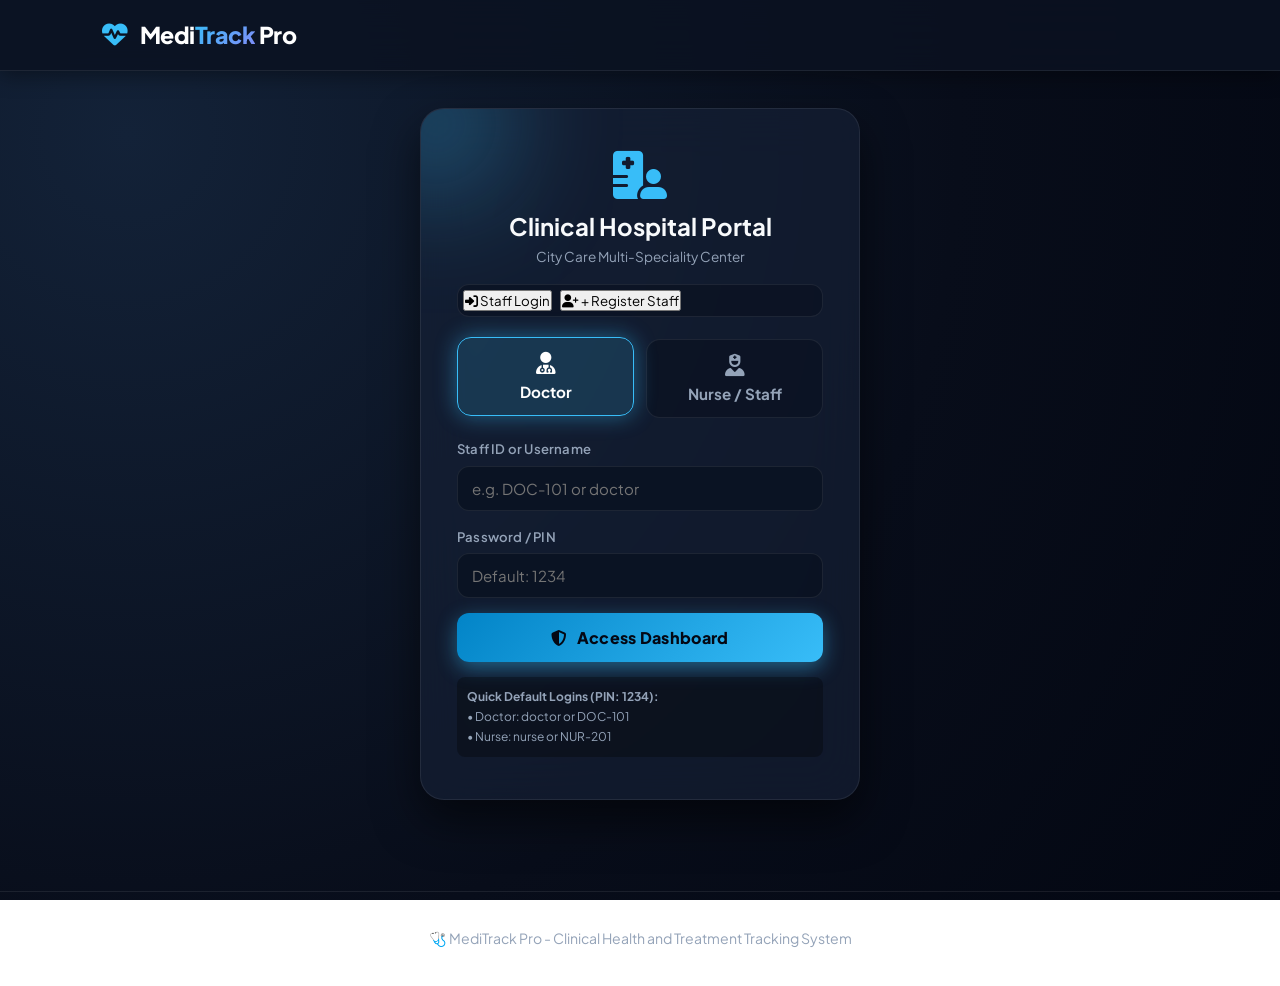
==== commit 807c8dfe: "Create index.html" ====
--- a/index.html
+++ b/index.html
@@ -5,153 +5,11 @@
   <meta name="viewport" content="width=device-width, initial-scale=1.0">
   <title>MediTrack Pro - Clinical Hospital Management</title>
   <link rel="stylesheet" href="https://cdnjs.cloudflare.com/ajax/libs/font-awesome/6.4.0/css/all.min.css">
-  <style>
-    :root {
-      --bg-gradient: radial-gradient(circle at 10% 10%, #1e293b 0%, #080d1a 100%);
-      --glass-bg: rgba(30, 41, 59, 0.75);
-      --glass-border: rgba(255, 255, 255, 0.1);
-      --primary: #38bdf8;
-      --primary-glow: rgba(56, 189, 248, 0.4);
-      --nurse-accent: #ec4899;
-      --text-main: #f8fafc;
-      --text-muted: #94a3b8;
-      --danger: #ef4444;
-      --warning: #f59e0b;
-      --success: #10b981;
-    }
-
-    * { box-sizing: border-box; margin: 0; padding: 0; font-family: 'Segoe UI', system-ui, sans-serif; }
-    body { background: var(--bg-gradient); color: var(--text-main); min-height: 100vh; line-height: 1.6; }
-
-    header {
-      display: flex; justify-content: space-between; align-items: center;
-      padding: 16px 6%; background: rgba(15, 23, 42, 0.85); backdrop-filter: blur(16px);
-      border-bottom: 1px solid var(--glass-border); position: sticky; top: 0; z-index: 100;
-    }
-
-    .logo { font-size: 1.4rem; font-weight: 800; color: #fff; display: flex; align-items: center; gap: 10px; }
-    .logo i { color: var(--primary); animation: pulse 2s infinite ease-in-out; }
-    .logo span { color: var(--primary); }
-
-    @keyframes pulse {
-      0%, 100% { transform: scale(1); }
-      50% { transform: scale(1.18); filter: drop-shadow(0 0 10px var(--primary)); }
-    }
-
-    .user-badge {
-      display: inline-flex; align-items: center; gap: 8px; background: rgba(56, 189, 248, 0.12);
-      padding: 6px 14px; border-radius: 30px; font-size: 0.85rem; font-weight: 600;
-      color: var(--primary); border: 1px solid rgba(56, 189, 248, 0.3);
-    }
-
-    .btn-logout {
-      background: rgba(239, 68, 68, 0.15); color: var(--danger); border: 1px solid rgba(239, 68, 68, 0.4);
-      padding: 6px 16px; border-radius: 8px; cursor: pointer; margin-left: 12px; font-weight: 600;
-    }
-
-    /* Auth Portal */
-    .auth-wrapper {
-      display: flex; justify-content: center; align-items: center; min-height: 85vh; padding: 20px;
-    }
-
-    .auth-card {
-      background: var(--glass-bg); backdrop-filter: blur(20px); border: 1px solid var(--glass-border);
-      padding: 35px; border-radius: 20px; width: 100%; max-width: 440px; box-shadow: 0 25px 50px rgba(0, 0, 0, 0.6);
-      text-align: center;
-    }
-
-    .role-toggle { display: flex; gap: 10px; margin: 18px 0; }
-    .role-btn {
-      flex: 1; padding: 12px; border-radius: 10px; border: 1px solid var(--glass-border);
-      background: rgba(15, 23, 42, 0.7); color: var(--text-muted); cursor: pointer; font-weight: 600;
-      display: flex; flex-direction: column; align-items: center; gap: 6px;
-    }
-
-    .role-btn.active { border-color: var(--primary); background: rgba(56, 189, 248, 0.15); color: #fff; }
-    .role-btn.nurse-btn.active { border-color: var(--nurse-accent); background: rgba(236, 72, 153, 0.15); }
-
-    /* Dashboard Layout */
-    .container { max-width: 1240px; margin: 0 auto; padding: 25px 20px; }
-    .hero { text-align: center; padding: 15px 10px 25px; }
-    .hero h1 { font-size: 2.1rem; }
-    .hero h1 span { color: var(--primary); }
-
-    .stats-container {
-      display: grid; grid-template-columns: repeat(auto-fit, minmax(190px, 1fr)); gap: 15px; margin-bottom: 25px;
-    }
-
-    .stat-card {
-      background: var(--glass-bg); border: 1px solid var(--glass-border); border-left: 4px solid var(--primary);
-      padding: 16px; border-radius: 12px; display: flex; align-items: center; gap: 14px;
-    }
-
-    .stat-card.yellow { border-left-color: var(--warning); }
-    .stat-card.red { border-left-color: var(--danger); }
-    .stat-card.green { border-left-color: var(--success); }
-
-    .stat-icon { font-size: 2rem; color: var(--primary); }
-    .stat-card.yellow .stat-icon { color: var(--warning); }
-    .stat-card.red .stat-icon { color: var(--danger); }
-    .stat-card.green .stat-icon { color: var(--success); }
-
-    .grid-layout { display: grid; grid-template-columns: 420px 1fr; gap: 25px; }
-    @media (max-width: 950px) { .grid-layout { grid-template-columns: 1fr; } }
-
-    .card {
-      background: var(--glass-bg); backdrop-filter: blur(16px); border: 1px solid var(--glass-border);
-      border-radius: 16px; padding: 22px;
-    }
-
-    .card h2 { font-size: 1.2rem; color: var(--primary); margin-bottom: 16px; display: flex; align-items: center; gap: 8px; }
-
-    .form-group { margin-bottom: 12px; text-align: left; }
-    .form-row { display: flex; gap: 8px; }
-    .form-row .form-group { flex: 1; }
-
-    label { display: block; font-size: 0.8rem; color: var(--text-muted); margin-bottom: 4px; }
-    input, select, textarea {
-      width: 100%; padding: 9px 12px; background: rgba(15, 23, 42, 0.85); border: 1px solid var(--glass-border);
-      color: #fff; border-radius: 8px; font-size: 0.9rem;
-    }
-    input:focus, select:focus, textarea:focus { outline: none; border-color: var(--primary); }
-    textarea { min-height: 60px; resize: vertical; }
-
-    .btn-submit {
-      width: 100%; padding: 12px; background: linear-gradient(135deg, #0284c7, #38bdf8);
-      color: #080d1a; border: none; border-radius: 8px; font-weight: 700; font-size: 0.95rem; cursor: pointer;
-    }
-
-    /* Patient Cards */
-    .patient-grid { display: flex; flex-direction: column; gap: 14px; max-height: 620px; overflow-y: auto; padding-right: 4px; }
-    .patient-card {
-      background: rgba(15, 23, 42, 0.8); border: 1px solid var(--glass-border); border-left: 4px solid var(--primary);
-      padding: 16px; border-radius: 10px; position: relative;
-    }
-
-    .patient-card.status-critical { border-left-color: var(--danger); }
-    .patient-card.status-recovered { border-left-color: var(--success); }
-    .patient-card.status-ongoing { border-left-color: var(--warning); }
-
-    .badge { font-size: 0.75rem; padding: 3px 8px; border-radius: 20px; font-weight: 700; }
-    .badge.ongoing { background: rgba(245, 158, 11, 0.2); color: var(--warning); }
-    .badge.critical { background: rgba(239, 68, 68, 0.2); color: var(--danger); }
-    .badge.recovered { background: rgba(16, 185, 129, 0.2); color: var(--success); }
-
-    .btn-del {
-      position: absolute; top: 12px; right: 12px; background: none; border: none;
-      color: var(--danger); font-size: 1rem; cursor: pointer;
-    }
-
-    .vitals-bar {
-      display: flex; flex-wrap: wrap; gap: 10px; background: rgba(0, 0, 0, 0.3);
-      padding: 8px 12px; border-radius: 6px; margin: 8px 0; font-size: 0.8rem;
-    }
-
-    footer { text-align: center; padding: 25px; border-top: 1px solid var(--glass-border); color: var(--text-muted); font-size: 0.8rem; margin-top: 30px; }
-  </style>
+  <link rel="stylesheet" href="style.css?v=5.0">
 </head>
 <body>
 
+  <!-- Top Header -->
   <header>
     <div class="logo">
       <i class="fa-solid fa-heart-pulse"></i>
@@ -165,41 +23,88 @@
     </div>
   </header>
 
-  <!-- Login Section -->
-  <section id="loginSec" class="auth-wrapper">
-    <div class="auth-card">
-      <i class="fa-solid fa-hospital-user" style="font-size: 3rem; color: var(--primary); margin-bottom: 10px;"></i>
-      <h2>Hospital Staff Portal</h2>
-      <p style="color: var(--text-muted); font-size: 0.85rem;">City Care Multi-Speciality Center</p>
-
-      <div class="role-toggle">
-        <button type="button" class="role-btn active" id="btnDoctor" onclick="setRole('Doctor')">
-          <i class="fa-solid fa-user-doctor"></i> Doctor
+  <!-- Login & Staff Self-Registration Section -->
+  <section id="loginSec" class="login-wrapper">
+    <div class="login-card">
+      <i class="fa-solid fa-hospital-user" style="font-size: 3rem; color: var(--primary); margin-bottom: 8px;"></i>
+      <h2>Clinical Hospital Portal</h2>
+      <p style="color: var(--text-muted); font-size: 0.85rem; margin-bottom: 15px;">City Care Multi-Speciality Center</p>
+
+      <!-- Toggle Tabs for Login and Registration -->
+      <div style="display: flex; gap: 8px; margin-bottom: 20px; background: rgba(11,18,33,0.7); padding: 5px; border-radius: 12px; border: 1px solid var(--glass-border);">
+        <button type="button" id="tabLoginBtn" class="tab-btn active" onclick="switchAuthMode('login')">
+          <i class="fa-solid fa-right-to-bracket"></i> Staff Login
         </button>
-        <button type="button" class="role-btn nurse-btn" id="btnNurse" onclick="setRole('Nurse')">
-          <i class="fa-solid fa-user-nurse"></i> Nurse / Staff
+        <button type="button" id="tabRegBtn" class="tab-btn" onclick="switchAuthMode('register')">
+          <i class="fa-solid fa-user-plus"></i> + Register Staff
         </button>
       </div>
 
-      <form onsubmit="doLogin(event)">
+      <!-- 1. LOGIN FORM -->
+      <form id="loginForm" onsubmit="doLogin(event)">
+        <div class="role-selector">
+          <button type="button" class="role-btn active" id="btnDoctor" onclick="setRole('Doctor')">
+            <i class="fa-solid fa-user-doctor"></i> Doctor
+          </button>
+          <button type="button" class="role-btn nurse-btn" id="btnNurse" onclick="setRole('Nurse')">
+            <i class="fa-solid fa-user-nurse"></i> Nurse / Staff
+          </button>
+        </div>
+
         <div class="form-group">
           <label>Staff ID or Username</label>
-          <input type="text" id="loginUser" required placeholder="Type: doctor or nurse">
-        </div>
-
-        <div class="form-group">
-          <label>Password PIN</label>
-          <input type="password" id="loginPass" required placeholder="Type: 1234">
-        </div>
-
-        <button type="submit" class="btn-submit"><i class="fa-solid fa-key"></i> Open Dashboard</button>
-        <p id="loginError" style="color: var(--danger); font-size: 0.85rem; margin-top: 8px;"></p>
-        
-        <div style="margin-top: 15px; font-size: 0.75rem; color: var(--text-muted); background: rgba(0,0,0,0.3); padding: 8px; border-radius: 6px; text-align: left;">
-          <strong>Universal Demo Credentials:</strong><br>
-          • Doctor Login: <code>doctor</code> (PIN: <code>1234</code>)<br>
-          • Nurse Login: <code>nurse</code> (PIN: <code>1234</code>)
-        </div>
+          <input type="text" id="loginUser" required placeholder="e.g. DOC-101 or doctor">
+        </div>
+
+        <div class="form-group">
+          <label>Password / PIN</label>
+          <input type="password" id="loginPass" required placeholder="Default: 1234">
+        </div>
+
+        <button type="submit" class="btn-submit"><i class="fa-solid fa-shield-halved"></i> Access Dashboard</button>
+        <p id="loginError" style="color: var(--danger); font-size: 0.85rem; margin-top: 10px;"></p>
+
+        <div style="margin-top: 15px; font-size: 0.75rem; color: var(--text-muted); background: rgba(0,0,0,0.3); padding: 10px; border-radius: 8px; text-align: left;">
+          <strong>Quick Default Logins (PIN: 1234):</strong><br>
+          • Doctor: <code>doctor</code> or <code>DOC-101</code><br>
+          • Nurse: <code>nurse</code> or <code>NUR-201</code>
+        </div>
+      </form>
+
+      <!-- 2. NEW STAFF REGISTRATION FORM -->
+      <form id="registerForm" onsubmit="registerNewStaff(event)" style="display: none;">
+        <div class="form-group">
+          <label>Staff Role</label>
+          <select id="newStaffRole" onchange="generateStaffIdPreview()">
+            <option value="Doctor">Doctor (Full Edit/Delete Access)</option>
+            <option value="Nurse">Nurse / Ward Staff (Add-only Access)</option>
+          </select>
+        </div>
+
+        <div class="form-group">
+          <label>Full Name *</label>
+          <input type="text" id="newStaffName" required placeholder="e.g. Dr. Suresh Kumar">
+        </div>
+
+        <div class="form-group">
+          <label>Department / Ward</label>
+          <input type="text" id="newStaffDept" required placeholder="e.g. Cardiology, ICU, General OPD">
+        </div>
+
+        <div class="form-group">
+          <label>Generated Staff ID (Auto)</label>
+          <input type="text" id="newStaffId" readonly style="background: rgba(255,255,255,0.06); color: var(--primary); font-weight: bold;">
+        </div>
+
+        <div class="form-group">
+          <label>Create Login Password / PIN *</label>
+          <input type="password" id="newStaffPass" required placeholder="Create 4-digit PIN">
+        </div>
+
+        <button type="submit" class="btn-submit" style="background: linear-gradient(135deg, #10b981, #059669);">
+          <i class="fa-solid fa-id-badge"></i> Confirm Registration
+        </button>
+        <p id="regSuccessMsg" style="color: var(--success); font-size: 0.85rem; margin-top: 10px; font-weight: bold;"></p>
       </form>
     </div>
   </section>
@@ -343,336 +248,6 @@
     <p>🩺 MediTrack Pro - Clinical Health and Treatment Tracking System</p>
   </footer>
 
-  <script>
-    let activeRole = "Doctor";
-
-    // Initial Data Pool
-    const demoData = [
-      {
-        id: 101,
-        name: "Kavitha Raj",
-        age: 42,
-        gender: "Female",
-        blood: "B+",
-        phone: "9876501234",
-        bed: "Ward 3 - Bed 08",
-        diagnosis: "Type 2 Diabetes Mellitus",
-        vitals: { bp: "130/85", pulse: "76", spo2: "98%" },
-        status: "Ongoing",
-        nextVisit: "2026-09-25",
-        history: [
-          { date: "2026-09-10", staff: "Dr. Arvind (Cardiology)", rx: "Metformin 500mg BD continued.", notes: "FBS under control. Advised walk." }
-        ]
-      },
-      {
-        id: 102,
-        name: "Murugan S",
-        age: 58,
-        gender: "Male",
-        blood: "O+",
-        phone: "9840123456",
-        bed: "ICU - Bed 02",
-        diagnosis: "Acute Hypertension & Angina",
-        vitals: { bp: "170/110", pulse: "102", spo2: "95%" },
-        status: "Critical",
-        nextVisit: "2026-09-18",
-        history: [
-          { date: "2026-09-12", staff: "Dr. Priya (General)", rx: "IV Nitroglycerin infusion running.", notes: "Continuous monitoring in step-down ICU." }
-        ]
-      },
-      {
-        id: 103,
-        name: "Aakash V",
-        age: 24,
-        gender: "Male",
-        blood: "A+",
-        phone: "9123456780",
-        bed: "Discharged",
-        diagnosis: "Post Appendectomy",
-        vitals: { bp: "118/78", pulse: "72", spo2: "99%" },
-        status: "Recovered",
-        nextVisit: "Discharged",
-        history: [
-          { date: "2026-09-01", staff: "Duty Doctor", rx: "Suture line clean. Prescribed multivitamins.", notes: "Fit for regular discharge." }
-        ]
-      }
-    ];
-
-    let patients = JSON.parse(localStorage.getItem("clinical_patient_records")) || demoData;
-
-    function setRole(role) {
-      activeRole = role;
-      document.getElementById("btnDoctor").classList.toggle("active", role === "Doctor");
-      document.getElementById("btnNurse").classList.toggle("active", role === "Nurse");
-      document.getElementById("loginUser").placeholder = role === "Doctor" ? "Type: doctor" : "Type: nurse";
-    }
-
-    function doLogin(e) {
-      e.preventDefault();
-      const u = document.getElementById("loginUser").value.trim().toLowerCase();
-      const p = document.getElementById("loginPass").value.trim();
-      const err = document.getElementById("loginError");
-
-      if ((activeRole === "Doctor" && (u === "doctor" || u === "doc-101") && p === "1234") ||
-          (activeRole === "Nurse" && (u === "nurse" || u === "nur-201") && p === "1234")) {
-        sessionStorage.setItem("hospital_session_role", activeRole);
-        err.innerText = "";
-        showDashboard();
-      } else {
-        err.innerText = "Invalid Staff ID or Password for " + activeRole;
-      }
-    }
-
-    function showDashboard() {
-      const role = sessionStorage.getItem("hospital_session_role") || "Doctor";
-      document.getElementById("loginSec").style.display = "none";
-      document.getElementById("mainSec").style.display = "block";
-      document.getElementById("navRight").style.display = "flex";
-      
-      const icon = role === "Doctor" ? "fa-user-doctor" : "fa-user-nurse";
-      document.getElementById("userBadge").innerHTML = `<i class="fa-solid ${icon}"></i> <span>${role}</span>`;
-      
-      refresh();
-    }
-
-    function logout() {
-      sessionStorage.removeItem("hospital_session_role");
-      document.getElementById("loginSec").style.display = "flex";
-      document.getElementById("mainSec").style.display = "none";
-      document.getElementById("navRight").style.display = "none";
-    }
-
-    function createPatient(e) {
-      e.preventDefault();
-      const role = sessionStorage.getItem("hospital_session_role") || "Attending Staff";
-
-      const newP = {
-        id: Date.now(),
-        name: document.getElementById("name").value.trim(),
-        age: document.getElementById("age").value,
-        gender: document.getElementById("gender").value,
-        blood: document.getElementById("blood").value,
-        phone: document.getElementById("phone").value.trim(),
-        bed: document.getElementById("bed").value.trim() || "Unallocated",
-        vitals: {
-          bp: document.getElementById("vBp").value.trim() || "120/80",
-          pulse: document.getElementById("vPulse").value.trim() || "72",
-          spo2: document.getElementById("vSpo2").value.trim() || "98%"
-        },
-        diagnosis: document.getElementById("diagnosis").value.trim(),
-        status: document.getElementById("status").value,
-        nextVisit: document.getElementById("date").value || "Not Scheduled",
-        history: [
-          {
-            date: new Date().toISOString().split("T")[0],
-            staff: role,
-            rx: document.getElementById("treatment").value.trim(),
-            notes: "Admission Baseline Assessment"
-          }
-        ]
-      };
-
-      patients.unshift(newP);
-      sync();
-      e.target.reset();
-    }
-
-    function appendRx(id) {
-      const p = patients.find(item => item.id === id);
-      if (!p) return;
-
-      const staff = sessionStorage.getItem("hospital_session_role") || "Staff";
-      const newRx = prompt("Enter updated treatment/medication for " + p.name + ":");
-      if (!newRx || !newRx.trim()) return;
-
-      const notes = prompt("Enter clinical progress notes:") || "Routine round observation";
-      p.history.unshift({
-        date: new Date().toISOString().split("T")[0],
-        staff: staff,
-        rx: newRx.trim(),
-        notes: notes.trim()
-      });
-
-      sync();
-    }
-
-    function discharge(id) {
-      const p = patients.find(item => item.id === id);
-      if (!p) return;
-
-      if (confirm("Confirm clinical discharge for " + p.name + "?")) {
-        p.status = "Recovered";
-        p.bed = "Discharged";
-        p.nextVisit = "Discharged";
-        p.history.unshift({
-          date: new Date().toISOString().split("T")[0],
-          staff: sessionStorage.getItem("hospital_session_role") || "Doctor",
-          rx: "Discharged. Discharge medicines & instructions provided.",
-          notes: "Patient stable at time of discharge."
-        });
-        sync();
-      }
-    }
-
-    function printSlip(id) {
-      const p = patients.find(item => item.id === id);
-      if (!p) return;
-
-      const latest = p.history[0] || { rx: "N/A", date: "N/A", staff: "N/A", notes: "N/A" };
-      const win = window.open("", "_blank");
-      win.document.write(`
-        <html><head><title>Prescription - ${p.name}</title>
-        <style>
-          body { font-family: sans-serif; padding: 40px; color: #111; }
-          .hdr { border-bottom: 2px solid #0284c7; padding-bottom: 15px; margin-bottom: 20px; }
-          .rx { border: 1px solid #ddd; padding: 15px; border-radius: 8px; margin: 15px 0; }
-        </style></head><body>
-          <div class="hdr"><h2>🩺 MediTrack Pro - City Care Hospital</h2><p>Inpatient Clinical Sheet</p></div>
-          <p><strong>Patient:</strong> ${p.name} | <strong>Age/Gender:</strong> ${p.age}y / ${p.gender} | <strong>Blood:</strong> ${p.blood}</p>
-          <p><strong>Ward / Bed:</strong> ${p.bed} | <strong>Contact:</strong> ${p.phone} | <strong>Status:</strong> ${p.status}</p>
-          <p><strong>Diagnosis:</strong> ${p.diagnosis}</p>
-          <p><strong>Vitals:</strong> BP: ${p.vitals.bp} | Pulse: ${p.vitals.pulse} bpm | SpO2: ${p.vitals.spo2}</p>
-          <div class="rx">
-            <h3>℞ Doctor Orders & Medications</h3>
-            <p><strong>Prescribed By:</strong> ${latest.staff} (${latest.date})</p>
-            <p><strong>Medications:</strong><br>${latest.rx}</p>
-            <p><strong>Clinical Notes:</strong> ${latest.notes}</p>
-          </div>
-          <p style="margin-top: 50px;">Attending Signature: _______________________</p>
-          <script>window.onload = function(){ window.print(); }<\/script>
-        </body></html>
-      `);
-      win.document.close();
-    }
-
-    function deletePatient(id) {
-      if (sessionStorage.getItem("hospital_session_role") !== "Doctor") {
-        alert("Access Denied: Only Doctors can delete medical files!");
-        return;
-      }
-      if (confirm("Permanently delete this medical file?")) {
-        patients = patients.filter(item => item.id !== id);
-        sync();
-      }
-    }
-
-    function sync() {
-      localStorage.setItem("clinical_patient_records", JSON.stringify(patients));
-      refresh();
-    }
-
-    function filterData() {
-      const q = document.getElementById("search").value.toLowerCase();
-      const filtered = patients.filter(p => 
-        p.name.toLowerCase().includes(q) ||
-        p.diagnosis.toLowerCase().includes(q) ||
-        p.phone.includes(q) ||
-        p.bed.toLowerCase().includes(q)
-      );
-      render(filtered);
-    }
-
-    function refresh() {
-      document.getElementById("cTotal").innerText = patients.length;
-      document.getElementById("cActive").innerText = patients.filter(p => p.status === "Ongoing").length;
-      document.getElementById("cCritical").innerText = patients.filter(p => p.status === "Critical").length;
-      document.getElementById("cDischarged").innerText = patients.filter(p => p.status === "Recovered").length;
-      filterData();
-    }
-
-    function render(list) {
-      const box = document.getElementById("patientList");
-      box.innerHTML = "";
-
-      if (list.length === 0) {
-        box.innerHTML = '<div style="text-align:center; padding:30px; color:var(--text-muted);">No clinical files found.</div>';
-        return;
-      }
-
-      const role = sessionStorage.getItem("hospital_session_role") || "Doctor";
-
-      list.forEach(p => {
-        let sc = "ongoing";
-        if (p.status === "Critical") sc = "critical";
-        if (p.status === "Recovered") sc = "recovered";
-
-        const delBtn = role === "Doctor" 
-          ? `<button class="btn-del" onclick="deletePatient(${p.id})"><i class="fa-solid fa-trash-can"></i></button>`
-          : "";
-
-        let histHtml = "";
-        p.history.forEach((h, i) => {
-          histHtml += `
-            <div style="padding:8px; margin-top:6px; background:rgba(15,23,42,0.9); border-radius:6px; border-left:3px solid var(--primary); font-size:0.85rem;">
-              <div style="display:flex; justify-content:space-between; color:#cbd5e1; font-weight:600; font-size:0.8rem;">
-                <span><i class="fa-regular fa-calendar-check"></i> ${h.date} (${h.staff})</span>
-                <span style="color:var(--primary);">Entry #${p.history.length - i}</span>
-              </div>
-              <div style="margin-top:4px; color:#fff;"><strong>Rx:</strong> ${h.rx}</div>
-              <div style="color:var(--text-muted); font-size:0.8rem;"><strong>Notes:</strong> ${h.notes}</div>
-            </div>
-          `;
-        });
-
-        const card = document.createElement("div");
-        card.className = `patient-card status-${sc}`;
-        card.innerHTML = `
-          ${delBtn}
-          <div style="display:flex; justify-content:space-between; align-items:center; margin-bottom:6px; padding-right:25px;">
-            <h4 style="color:#fff; font-size:1.1rem;">
-              <i class="fa-solid fa-circle-user" style="color:var(--primary); margin-right:6px;"></i>
-              ${p.name} <span style="font-size:0.8rem; color:var(--text-muted);">(${p.age}y, ${p.gender})</span>
-            </h4>
-            <span class="badge ${sc}">${p.status}</span>
-          </div>
-
-          <div style="display:grid; grid-template-columns:1fr 1fr; gap:6px; font-size:0.85rem; color:var(--text-muted);">
-            <div><i class="fa-solid fa-droplet" style="color:var(--danger);"></i> Blood: <strong style="color:#fff;">${p.blood}</strong></div>
-            <div><i class="fa-solid fa-phone"></i> Phone: <strong style="color:#fff;">${p.phone}</strong></div>
-            <div><i class="fa-solid fa-bed"></i> Bed: <strong style="color:#38bdf8;">${p.bed}</strong></div>
-            <div><i class="fa-solid fa-clock"></i> Next: <strong style="color:#fff;">${p.nextVisit}</strong></div>
-          </div>
-
-          <div class="vitals-bar">
-            <span><i class="fa-solid fa-heart-pulse" style="color:#ef4444;"></i> BP: <strong>${p.vitals?.bp || "N/A"}</strong></span>
-            <span><i class="fa-solid fa-wave-square" style="color:#38bdf8;"></i> Pulse: <strong>${p.vitals?.pulse || "N/A"} bpm</strong></span>
-            <span><i class="fa-solid fa-lungs" style="color:#10b981;"></i> SpO2: <strong>${p.vitals?.spo2 || "N/A"}</strong></span>
-          </div>
-
-          <div style="font-size:0.9rem; margin-bottom:10px;">
-            <span style="color:var(--text-muted);">Diagnosis:</span> <strong style="color:#fff;">${p.diagnosis}</strong>
-          </div>
-
-          <div style="display:flex; flex-wrap:wrap; gap:8px; margin-bottom:10px;">
-            <button onclick="appendRx(${p.id})" style="background:rgba(56,189,248,0.2); border:1px solid var(--primary); color:#fff; padding:5px 10px; border-radius:6px; cursor:pointer; font-size:0.8rem;">
-              <i class="fa-solid fa-plus"></i> Add Rx
-            </button>
-            <button onclick="printSlip(${p.id})" style="background:rgba(255,255,255,0.1); border:1px solid var(--glass-border); color:#fff; padding:5px 10px; border-radius:6px; cursor:pointer; font-size:0.8rem;">
-              <i class="fa-solid fa-print"></i> Print Slip
-            </button>
-            ${p.status !== "Recovered" ? `
-              <button onclick="discharge(${p.id})" style="background:rgba(16,185,129,0.2); border:1px solid var(--success); color:var(--success); padding:5px 10px; border-radius:6px; cursor:pointer; font-size:0.8rem;">
-                <i class="fa-solid fa-check"></i> Discharge
-              </button>
-            ` : ""}
-          </div>
-
-          <details style="border-top:1px dashed var(--glass-border); padding-top:6px;">
-            <summary style="cursor:pointer; color:var(--primary); font-size:0.8rem; font-weight:600;">
-              <i class="fa-solid fa-clock-rotate-left"></i> History Records (${p.history.length})
-            </summary>
-            <div style="margin-top:6px;">${histHtml}</div>
-          </details>
-        `;
-        box.appendChild(card);
-      });
-    }
-
-    document.addEventListener("DOMContentLoaded", () => {
-      if (sessionStorage.getItem("hospital_session_role")) {
-        showDashboard();
-      }
-    });
-  </script>
+  <script src="script.js?v=5.0"></script>
 </body>
 </html>
--- a/style.css
+++ b/style.css
@@ -0,0 +1,564 @@
+/* =========================================================
+   MediTrack Pro - Ultra-Modern Clinical Glassmorphism Theme
+   ========================================================= */
+
+@import url('https://fonts.googleapis.com/css2?family=Plus+Jakarta+Sans:wght@300;400;500;600;700;800&family=JetBrains+Mono:wght@400;600&display=swap');
+
+:root {
+  /* Dynamic Background & Surface Gradients */
+  --bg-deep: #070c18;
+  --bg-surface: radial-gradient(circle at 10% 15%, #132238 0%, #080d1a 60%, #030712 100%);
+  --glass-bg: rgba(22, 33, 54, 0.65);
+  --glass-card: rgba(30, 45, 74, 0.55);
+  --glass-input: rgba(11, 18, 33, 0.8);
+  --glass-border: rgba(255, 255, 255, 0.08);
+  --glass-border-focus: rgba(56, 189, 248, 0.5);
+
+  /* Modern Medical Accent Palette */
+  --primary: #38bdf8;
+  --primary-glow: rgba(56, 189, 248, 0.45);
+  --cyan-accent: #06b6d4;
+  --indigo-glow: #6366f1;
+  --nurse-accent: #ec4899;
+  --nurse-glow: rgba(236, 72, 153, 0.45);
+
+  /* Status Colors */
+  --danger: #f43f5e;
+  --danger-glow: rgba(244, 63, 94, 0.35);
+  --warning: #fbbf24;
+  --warning-glow: rgba(251, 191, 36, 0.35);
+  --success: #10b981;
+  --success-glow: rgba(16, 185, 129, 0.35);
+
+  /* Typography */
+  --text-main: #f8fafc;
+  --text-dim: #cbd5e1;
+  --text-muted: #94a3b8;
+  --font-family: 'Plus Jakarta Sans', system-ui, -apple-system, sans-serif;
+  --font-mono: 'JetBrains Mono', monospace;
+
+  /* Shadows */
+  --shadow-sm: 0 4px 12px rgba(0, 0, 0, 0.25);
+  --shadow-lg: 0 20px 45px rgba(0, 0, 0, 0.55);
+}
+
+* {
+  box-sizing: border-box;
+  margin: 0;
+  padding: 0;
+  font-family: var(--font-family);
+  -webkit-tap-highlight-color: transparent;
+}
+
+body {
+  background: var(--bg-surface);
+  background-attachment: fixed;
+  color: var(--text-main);
+  min-height: 100vh;
+  line-height: 1.65;
+  overflow-x: hidden;
+}
+
+/* Custom Scrollbar */
+::-webkit-scrollbar {
+  width: 7px;
+  height: 7px;
+}
+::-webkit-scrollbar-track {
+  background: var(--bg-deep);
+}
+::-webkit-scrollbar-thumb {
+  background: rgba(255, 255, 255, 0.15);
+  border-radius: 10px;
+}
+::-webkit-scrollbar-thumb:hover {
+  background: var(--primary);
+}
+
+/* --- Smooth Keyframe Animations --- */
+@keyframes heartPulse {
+  0%, 100% {
+    transform: scale(1);
+    filter: drop-shadow(0 0 2px var(--primary));
+  }
+  50% {
+    transform: scale(1.22);
+    filter: drop-shadow(0 0 14px var(--primary));
+  }
+}
+
+@keyframes floatSmooth {
+  0%, 100% { transform: translateY(0px); }
+  50% { transform: translateY(-6px); }
+}
+
+@keyframes entranceFade {
+  from {
+    opacity: 0;
+    transform: translateY(18px) scale(0.98);
+  }
+  to {
+    opacity: 1;
+    transform: translateY(0) scale(1);
+  }
+}
+
+/* --- Top Navigation Header --- */
+header {
+  display: flex;
+  justify-content: space-between;
+  align-items: center;
+  padding: 16px 8%;
+  background: rgba(11, 18, 33, 0.85);
+  backdrop-filter: blur(20px);
+  -webkit-backdrop-filter: blur(20px);
+  border-bottom: 1px solid var(--glass-border);
+  position: sticky;
+  top: 0;
+  z-index: 100;
+  box-shadow: 0 4px 20px rgba(0, 0, 0, 0.4);
+}
+
+.logo {
+  font-size: 1.45rem;
+  font-weight: 800;
+  color: #fff;
+  display: flex;
+  align-items: center;
+  gap: 12px;
+  letter-spacing: -0.5px;
+}
+
+.logo i {
+  color: var(--primary);
+  font-size: 1.6rem;
+  animation: heartPulse 2.2s infinite ease-in-out;
+}
+
+.logo span {
+  background: linear-gradient(135deg, var(--primary), #818cf8);
+  -webkit-background-clip: text;
+  -webkit-text-fill-color: transparent;
+}
+
+.user-badge {
+  display: inline-flex;
+  align-items: center;
+  gap: 9px;
+  background: rgba(56, 189, 248, 0.12);
+  padding: 7px 18px;
+  border-radius: 30px;
+  font-size: 0.88rem;
+  font-weight: 600;
+  color: var(--primary);
+  border: 1px solid rgba(56, 189, 248, 0.35);
+  box-shadow: 0 0 15px rgba(56, 189, 248, 0.2);
+}
+
+.btn-logout {
+  background: rgba(244, 63, 94, 0.15);
+  color: var(--danger);
+  border: 1px solid rgba(244, 63, 94, 0.4);
+  padding: 7px 18px;
+  border-radius: 10px;
+  cursor: pointer;
+  margin-left: 14px;
+  font-weight: 700;
+  font-size: 0.88rem;
+  display: inline-flex;
+  align-items: center;
+  gap: 8px;
+  transition: all 0.3s cubic-bezier(0.4, 0, 0.2, 1);
+}
+
+.btn-logout:hover {
+  background: var(--danger);
+  color: #fff;
+  box-shadow: 0 0 16px var(--danger-glow);
+  transform: translateY(-2px);
+}
+
+/* --- Login & Role Section --- */
+.login-wrapper {
+  display: flex;
+  justify-content: center;
+  align-items: center;
+  min-height: 85vh;
+  padding: 24px;
+  animation: entranceFade 0.6s cubic-bezier(0.16, 1, 0.3, 1);
+}
+
+.login-card {
+  background: var(--glass-bg);
+  backdrop-filter: blur(24px);
+  -webkit-backdrop-filter: blur(24px);
+  border: 1px solid var(--glass-border);
+  padding: 42px 36px;
+  border-radius: 24px;
+  width: 100%;
+  max-width: 440px;
+  box-shadow: var(--shadow-lg);
+  text-align: center;
+  position: relative;
+  overflow: hidden;
+}
+
+.login-card::before {
+  content: '';
+  position: absolute;
+  top: -50px;
+  left: -50px;
+  width: 130px;
+  height: 130px;
+  background: var(--primary-glow);
+  filter: blur(60px);
+  border-radius: 50%;
+  z-index: 0;
+}
+
+.login-card > * {
+  position: relative;
+  z-index: 1;
+}
+
+.role-selector {
+  display: flex;
+  gap: 12px;
+  margin: 22px 0 20px;
+}
+
+.role-btn {
+  flex: 1;
+  padding: 14px 10px;
+  border-radius: 14px;
+  border: 1px solid var(--glass-border);
+  background: rgba(11, 18, 33, 0.7);
+  color: var(--text-muted);
+  cursor: pointer;
+  font-weight: 700;
+  font-size: 0.95rem;
+  display: flex;
+  flex-direction: column;
+  align-items: center;
+  gap: 8px;
+  transition: all 0.3s cubic-bezier(0.4, 0, 0.2, 1);
+}
+
+.role-btn i {
+  font-size: 1.4rem;
+}
+
+.role-btn.active {
+  border-color: var(--primary);
+  background: rgba(56, 189, 248, 0.16);
+  color: #fff;
+  box-shadow: 0 0 22px var(--primary-glow);
+  transform: translateY(-2px);
+}
+
+.role-btn.nurse-btn.active {
+  border-color: var(--nurse-accent);
+  background: rgba(236, 72, 153, 0.16);
+  color: #fff;
+  box-shadow: 0 0 22px var(--nurse-glow);
+  transform: translateY(-2px);
+}
+
+/* --- Container & Dashboard Layout --- */
+.container {
+  max-width: 1240px;
+  margin: 0 auto;
+  padding: 30px 20px;
+  animation: entranceFade 0.6s ease;
+}
+
+.hero {
+  text-align: center;
+  padding: 15px 15px 30px;
+}
+
+.hero h1 {
+  font-size: 2.35rem;
+  font-weight: 800;
+  letter-spacing: -0.8px;
+  line-height: 1.3;
+}
+
+.hero h1 span {
+  background: linear-gradient(135deg, #38bdf8 0%, #818cf8 100%);
+  -webkit-background-clip: text;
+  -webkit-text-fill-color: transparent;
+}
+
+/* --- Live Stats Counter Cards --- */
+.stats-container {
+  display: grid;
+  grid-template-columns: repeat(auto-fit, minmax(220px, 1fr));
+  gap: 18px;
+  margin-bottom: 35px;
+}
+
+.stat-card {
+  background: var(--glass-card);
+  backdrop-filter: blur(18px);
+  -webkit-backdrop-filter: blur(18px);
+  border: 1px solid var(--glass-border);
+  border-left: 5px solid var(--primary);
+  padding: 22px;
+  border-radius: 16px;
+  display: flex;
+  align-items: center;
+  gap: 18px;
+  transition: all 0.3s cubic-bezier(0.4, 0, 0.2, 1);
+  box-shadow: var(--shadow-sm);
+}
+
+.stat-card:hover {
+  transform: translateY(-6px);
+  border-color: rgba(255, 255, 255, 0.2);
+  box-shadow: 0 12px 30px rgba(0, 0, 0, 0.45);
+}
+
+.stat-card.yellow { border-left-color: var(--warning); }
+.stat-card.red { border-left-color: var(--danger); }
+.stat-card.green { border-left-color: var(--success); }
+
+.stat-icon {
+  font-size: 2.3rem;
+  color: var(--primary);
+}
+
+.stat-card.yellow .stat-icon { color: var(--warning); }
+.stat-card.red .stat-icon { color: var(--danger); }
+.stat-card.green .stat-icon { color: var(--success); }
+
+.stat-card h3 {
+  font-size: 1.75rem;
+  font-weight: 800;
+  line-height: 1.1;
+  font-family: var(--font-mono);
+}
+
+/* --- Two-Column Layout --- */
+.grid-layout {
+  display: grid;
+  grid-template-columns: 420px 1fr;
+  gap: 28px;
+}
+
+@media (max-width: 960px) {
+  .grid-layout {
+    grid-template-columns: 1fr;
+  }
+}
+
+.card {
+  background: var(--glass-card);
+  backdrop-filter: blur(18px);
+  -webkit-backdrop-filter: blur(18px);
+  border: 1px solid var(--glass-border);
+  border-radius: 20px;
+  padding: 28px;
+  box-shadow: var(--shadow-lg);
+}
+
+.card h2 {
+  font-size: 1.3rem;
+  font-weight: 700;
+  color: var(--primary);
+  margin-bottom: 22px;
+  display: flex;
+  align-items: center;
+  gap: 10px;
+}
+
+/* --- Form Fields & Inputs --- */
+.form-group {
+  margin-bottom: 15px;
+  text-align: left;
+}
+
+.form-row {
+  display: flex;
+  gap: 10px;
+}
+
+.form-row .form-group {
+  flex: 1;
+}
+
+label {
+  display: block;
+  font-size: 0.82rem;
+  font-weight: 600;
+  color: var(--text-muted);
+  margin-bottom: 6px;
+  letter-spacing: 0.2px;
+}
+
+input, select, textarea {
+  width: 100%;
+  padding: 12px 14px;
+  background: var(--glass-input);
+  border: 1px solid var(--glass-border);
+  color: #fff;
+  border-radius: 12px;
+  font-size: 0.94rem;
+  font-family: var(--font-family);
+  transition: all 0.3s ease;
+}
+
+input:focus, select:focus, textarea:focus {
+  outline: none;
+  border-color: var(--glass-border-focus);
+  box-shadow: 0 0 16px var(--primary-glow);
+  background: rgba(7, 12, 24, 0.95);
+}
+
+textarea {
+  min-height: 85px;
+  resize: vertical;
+}
+
+/* --- Glowing Primary Buttons --- */
+.btn-submit {
+  width: 100%;
+  padding: 14px;
+  background: linear-gradient(135deg, #0284c7, #38bdf8);
+  color: #040814;
+  border: none;
+  border-radius: 12px;
+  font-weight: 800;
+  font-size: 1rem;
+  letter-spacing: 0.3px;
+  cursor: pointer;
+  margin-top: 10px;
+  display: flex;
+  justify-content: center;
+  align-items: center;
+  gap: 9px;
+  transition: all 0.3s cubic-bezier(0.4, 0, 0.2, 1);
+  box-shadow: 0 6px 20px var(--primary-glow);
+}
+
+.btn-submit:hover {
+  transform: translateY(-2px);
+  box-shadow: 0 10px 28px rgba(56, 189, 248, 0.65);
+}
+
+/* --- Patient Records Floating Cards --- */
+.patient-grid {
+  display: flex;
+  flex-direction: column;
+  gap: 16px;
+  max-height: 640px;
+  overflow-y: auto;
+  padding-right: 6px;
+}
+
+.patient-card {
+  background: rgba(13, 22, 38, 0.85);
+  border: 1px solid var(--glass-border);
+  border-left: 5px solid var(--primary);
+  padding: 20px;
+  border-radius: 16px;
+  position: relative;
+  transition: all 0.3s cubic-bezier(0.4, 0, 0.2, 1);
+}
+
+.patient-card:hover {
+  border-color: rgba(255, 255, 255, 0.25);
+  transform: translateY(-3px) translateX(3px);
+  box-shadow: 0 10px 30px rgba(0, 0, 0, 0.45);
+}
+
+.patient-card.status-critical {
+  border-left-color: var(--danger);
+  box-shadow: inset 3px 0 15px rgba(244, 63, 94, 0.12);
+}
+.patient-card.status-recovered {
+  border-left-color: var(--success);
+}
+.patient-card.status-ongoing {
+  border-left-color: var(--warning);
+}
+
+/* Status Badges */
+.badge {
+  font-size: 0.74rem;
+  padding: 4px 12px;
+  border-radius: 30px;
+  font-weight: 700;
+  letter-spacing: 0.4px;
+  text-transform: uppercase;
+  font-family: var(--font-mono);
+}
+
+.badge.ongoing {
+  background: rgba(251, 191, 36, 0.15);
+  color: var(--warning);
+  border: 1px solid rgba(251, 191, 36, 0.4);
+}
+.badge.critical {
+  background: rgba(244, 63, 94, 0.15);
+  color: var(--danger);
+  border: 1px solid rgba(244, 63, 94, 0.4);
+  animation: pulse 1.8s infinite;
+}
+.badge.recovered {
+  background: rgba(16, 185, 129, 0.15);
+  color: var(--success);
+  border: 1px solid rgba(16, 185, 129, 0.4);
+}
+
+/* Vitals Monitoring Bar */
+.vitals-bar {
+  display: flex;
+  flex-wrap: wrap;
+  gap: 12px;
+  background: rgba(7, 12, 24, 0.75);
+  border: 1px solid rgba(255, 255, 255, 0.05);
+  padding: 9px 14px;
+  border-radius: 10px;
+  margin: 10px 0 12px;
+  font-size: 0.84rem;
+  font-family: var(--font-mono);
+}
+
+.vitals-bar span {
+  display: inline-flex;
+  align-items: center;
+  gap: 6px;
+  color: var(--text-dim);
+}
+
+.vitals-bar strong {
+  color: #fff;
+}
+
+/* Delete Button */
+.btn-del {
+  position: absolute;
+  top: 18px;
+  right: 18px;
+  background: none;
+  border: none;
+  color: var(--danger);
+  font-size: 1.15rem;
+  cursor: pointer;
+  transition: transform 0.2s ease;
+}
+
+.btn-del:hover {
+  transform: scale(1.25);
+}
+
+/* Footer */
+footer {
+  text-align: center;
+  padding: 35px 20px;
+  border-top: 1px solid var(--glass-border);
+  color: var(--text-muted);
+  font-size: 0.88rem;
+  margin-top: 55px;
+}
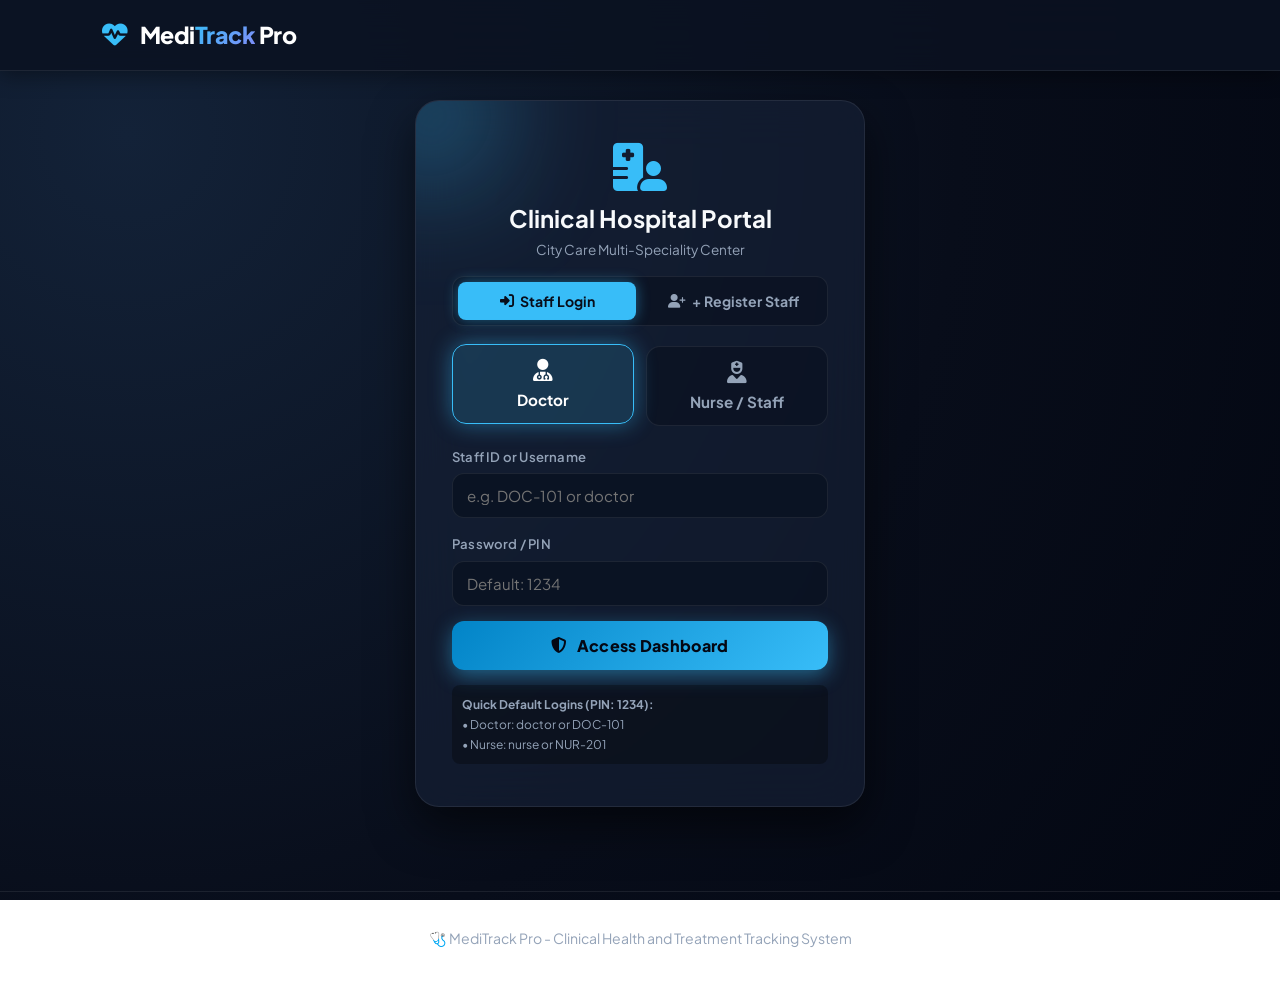
==== commit 54068064: "Update index.html" ====
--- a/index.html
+++ b/index.html
@@ -251,3 +251,6 @@
   <script src="script.js?v=5.0"></script>
 </body>
 </html>
+<link rel="manifest" href="manifest.json">
+<meta name="theme-color" content="#2e7d32">
+
--- a/style.css
+++ b/style.css
@@ -178,7 +178,7 @@
   transform: translateY(-2px);
 }
 
-/* --- Login & Role Section --- */
+/* --- Login & Registration Tabs --- */
 .login-wrapper {
   display: flex;
   justify-content: center;
@@ -196,7 +196,7 @@
   padding: 42px 36px;
   border-radius: 24px;
   width: 100%;
-  max-width: 440px;
+  max-width: 450px;
   box-shadow: var(--shadow-lg);
   text-align: center;
   position: relative;
@@ -221,10 +221,34 @@
   z-index: 1;
 }
 
+/* Tabs */
+.tab-btn {
+  flex: 1;
+  padding: 10px;
+  background: none;
+  border: none;
+  color: var(--text-muted);
+  font-weight: 700;
+  cursor: pointer;
+  border-radius: 8px;
+  font-size: 0.88rem;
+  transition: all 0.2s ease;
+  display: flex;
+  justify-content: center;
+  align-items: center;
+  gap: 6px;
+}
+
+.tab-btn.active {
+  background: var(--primary);
+  color: #080d1a;
+  box-shadow: 0 0 14px var(--primary-glow);
+}
+
 .role-selector {
   display: flex;
   gap: 12px;
-  margin: 22px 0 20px;
+  margin: 20px 0;
 }
 
 .role-btn {
@@ -420,7 +444,7 @@
   resize: vertical;
 }
 
-/* --- Glowing Primary Buttons --- */
+/* --- Primary Buttons --- */
 .btn-submit {
   width: 100%;
   padding: 14px;
@@ -446,7 +470,7 @@
   box-shadow: 0 10px 28px rgba(56, 189, 248, 0.65);
 }
 
-/* --- Patient Records Floating Cards --- */
+/* --- Patient Records List --- */
 .patient-grid {
   display: flex;
   flex-direction: column;
@@ -503,7 +527,6 @@
   background: rgba(244, 63, 94, 0.15);
   color: var(--danger);
   border: 1px solid rgba(244, 63, 94, 0.4);
-  animation: pulse 1.8s infinite;
 }
 .badge.recovered {
   background: rgba(16, 185, 129, 0.15);
@@ -536,7 +559,7 @@
   color: #fff;
 }
 
-/* Delete Button */
+/* Action Delete Button */
 .btn-del {
   position: absolute;
   top: 18px;
